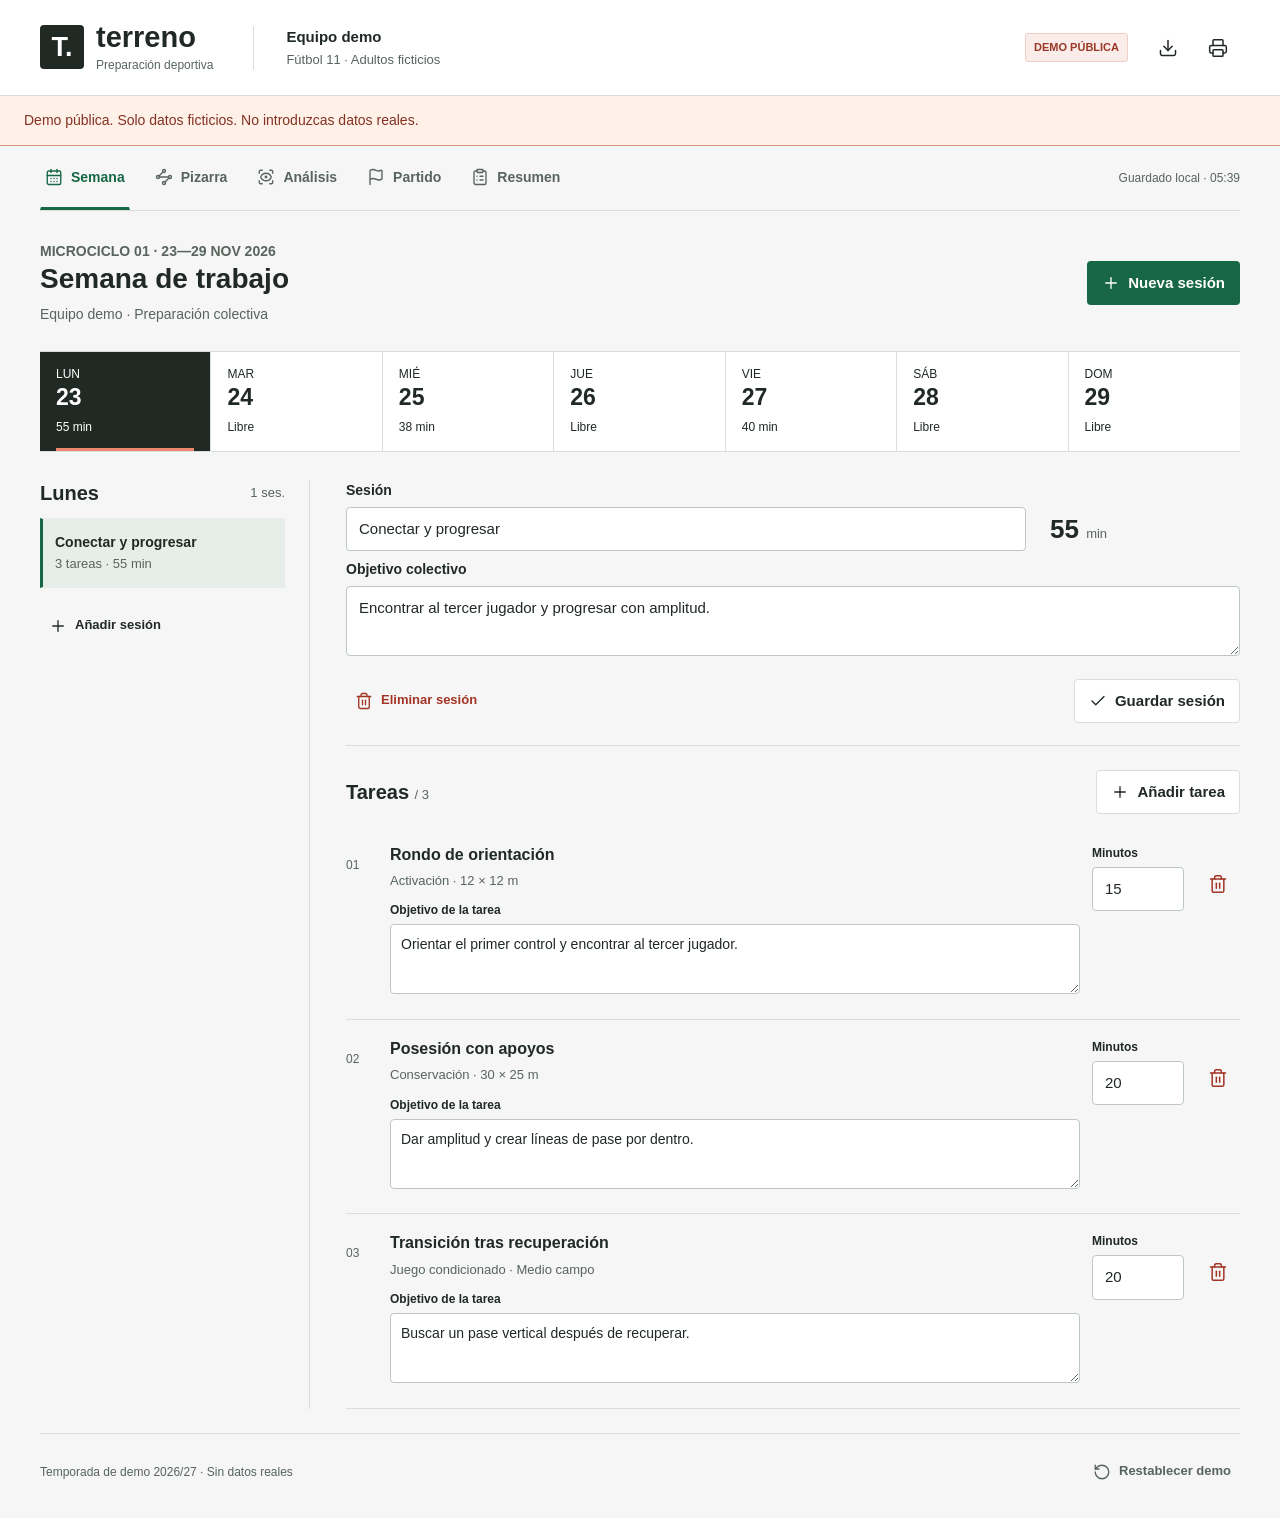
==== demos/futbol/index.html @ 951ab593 "Publicar demo sintetica de futbol en ruta independiente" ====
<!doctype html>
<html lang="es">
<head>
  <meta charset="utf-8">
  <meta name="viewport" content="width=device-width, initial-scale=1">
  <meta name="color-scheme" content="light">
  <meta name="robots" content="noindex,nofollow">
  <meta http-equiv="Content-Security-Policy" content="default-src 'self'; script-src 'self'; style-src 'self'; img-src 'self' data:; connect-src 'none'; object-src 'none'; base-uri 'none'; form-action 'none'">
  <meta name="description" content="Terreno, prototipo local de preparación deportiva con datos ficticios.">
  <title>Terreno · Equipo demo</title>
  <link rel="icon" href="data:,">
  <link rel="stylesheet" href="./styles.css">
  <script src="./vendor/lucide.min.js" defer></script>
  <script type="module" src="./app.mjs"></script>
</head>
<body>
  <a class="skip" href="#main">Ir al contenido</a>
  <header class="app-header">
    <div class="brand"><span class="brand-symbol" aria-hidden="true">T.</span><span>terreno<span class="brand-sub">Preparación deportiva</span></span></div>
    <div class="team-identity"><strong>Equipo demo</strong><span>Fútbol 11 · Adultos ficticios</span></div>
    <div class="header-end"><span class="demo-badge">DEMO PÚBLICA</span><button class="icon-button" data-action="export" title="Exportar JSON" aria-label="Exportar JSON"><i data-lucide="download"></i></button><button class="icon-button" data-action="print" title="Imprimir resumen" aria-label="Imprimir resumen"><i data-lucide="printer"></i></button></div>
  </header>
  <div class="storage-warning" role="note">Demo pública. Solo datos ficticios. No introduzcas datos reales.</div>
  <div id="storage-warning" class="storage-warning" role="alert" hidden></div>
  <div class="workspace">
    <div class="nav-row"><nav class="tabs" role="tablist" aria-label="Vistas de preparación">
      <button id="tab-week" role="tab" aria-selected="true" aria-controls="view-panel" data-tab="week"><i data-lucide="calendar-days"></i><span>Semana</span></button>
      <button id="tab-board" role="tab" aria-selected="false" aria-controls="view-panel" tabindex="-1" data-tab="board"><i data-lucide="waypoints"></i><span>Pizarra</span></button>
      <button id="tab-analysis" role="tab" aria-selected="false" aria-controls="view-panel" tabindex="-1" data-tab="analysis"><i data-lucide="scan-eye"></i><span>Análisis</span></button>
      <button id="tab-match" role="tab" aria-selected="false" aria-controls="view-panel" tabindex="-1" data-tab="match"><i data-lucide="flag"></i><span>Partido</span></button>
      <button id="tab-summary" role="tab" aria-selected="false" aria-controls="view-panel" tabindex="-1" data-tab="summary"><i data-lucide="clipboard-list"></i><span>Resumen</span></button>
    </nav><span id="save-status" class="save-status" role="status">Datos de demo</span></div>
    <main id="main" tabindex="-1"><div id="view-panel" role="tabpanel" aria-labelledby="tab-week"></div></main>
    <footer class="app-footer"><span>Temporada de demo 2026/27 · Sin datos reales</span><button class="text-button" data-action="reset"><i data-lucide="rotate-ccw"></i>Restablecer demo</button></footer>
  </div>
  <div id="notice" class="notice" role="status" aria-live="polite" hidden></div>
  <dialog id="session-dialog" aria-labelledby="session-dialog-title">
    <form id="new-session-form"><div class="dialog-heading"><h2 id="session-dialog-title">Nueva sesión</h2><button type="button" class="icon-button" data-action="close-dialog" aria-label="Cerrar" title="Cerrar"><i data-lucide="x"></i></button></div>
      <p id="new-session-day" class="muted"></p><label for="new-title">Nombre de la sesión</label><input id="new-title" name="title" maxlength="80" required autocomplete="off" placeholder="Trabajo de transiciones">
      <label for="new-objective">Objetivo</label><textarea id="new-objective" name="objective" maxlength="500" rows="3" placeholder="Objetivo colectivo de la sesión"></textarea>
      <div class="dialog-actions"><button type="button" class="secondary" data-action="close-dialog">Cancelar</button><button type="submit" class="primary"><i data-lucide="plus"></i>Crear sesión</button></div>
    </form>
  </dialog>
  <dialog id="library-dialog" aria-labelledby="library-title"><div class="dialog-heading"><h2 id="library-title">Biblioteca de tareas</h2><button class="icon-button" data-action="close-dialog" aria-label="Cerrar biblioteca" title="Cerrar"><i data-lucide="x"></i></button></div><div id="library-items"></div></dialog>
  <noscript><p class="storage-warning">JavaScript está desactivado. El prototipo no puede guardar ni editar datos.</p></noscript>
</body>
</html>
---- demos/futbol/styles.css ----
:root{font-family:"Segoe UI",Arial,sans-serif;color:#202923;background:#f5f6f5;font-size:15px;line-height:1.5;--ink:#202923;--muted:#58645d;--line:#d8dfda;--green:#176747;--coral:#c95945;--paper:#fff}
*{box-sizing:border-box;letter-spacing:0}body{margin:0}button,input,select,textarea{font:inherit}button{cursor:pointer}button,input,select{min-height:44px}button{display:inline-flex;align-items:center;justify-content:center;gap:8px;border:1px solid transparent;border-radius:4px;padding:9px 14px;background:transparent;color:inherit;font-weight:600;line-height:1.3}button:hover{background:#e8ede9}button:disabled{cursor:not-allowed;opacity:.5}button:focus-visible,a:focus-visible,input:focus-visible,select:focus-visible,textarea:focus-visible,[tabindex]:focus-visible{outline:3px solid #c95945;outline-offset:3px}svg.lucide{width:18px;height:18px;flex:none;stroke-width:1.8}input,textarea,select{width:100%;min-width:0;border:1px solid #bdc9c0;border-radius:4px;background:white;color:var(--ink);padding:10px 12px}textarea{resize:vertical;min-height:90px}label{display:block;font-weight:600;font-size:14px;margin:16px 0 6px}h1,h2,h3,p{margin-top:0}h1{font-size:28px;line-height:1.2;font-weight:650;margin-bottom:8px}h2{font-size:20px;line-height:1.3;font-weight:650}h3{font-size:16px;line-height:1.4}p{margin-bottom:12px}small{font-size:13px}.muted,.eyebrow{color:var(--muted)}.eyebrow{font-size:12px;text-transform:uppercase;font-weight:650;margin-bottom:8px}.primary{background:var(--green);color:#fff}.primary:hover{background:#105235}.secondary{background:#fff;border-color:var(--line)}.danger{color:#a33425}.text-button{font-size:13px;padding:8px}.icon-button{width:44px;padding:10px;flex-shrink:0}.icon-button svg{width:20px;height:20px}.skip{position:fixed;left:12px;top:-80px;z-index:20;background:white;color:var(--ink);padding:12px}.skip:focus{top:12px}.app-header{height:96px;padding:0 40px;display:flex;align-items:center;gap:40px;background:#fff;border-bottom:1px solid var(--line)}.brand{display:flex;align-items:center;gap:12px;font-size:29px;font-weight:750;line-height:1.1}.brand-symbol{width:44px;height:44px;display:flex;align-items:center;justify-content:center;background:var(--ink);color:#fff;border-radius:4px;font-size:27px}.brand-sub{display:block;font-size:12px;font-weight:500;color:var(--muted);margin-top:5px}.team-identity{display:flex;flex-direction:column;gap:2px;border-left:1px solid var(--line);padding-left:32px;font-size:13px}.team-identity strong{font-size:15px}.team-identity span{color:var(--muted)}.header-end{margin-left:auto;display:flex;align-items:center;gap:6px}.demo-badge{font-size:11px;font-weight:700;line-height:1.5;color:#9b3726;background:#faece8;border:1px solid #efcfc5;padding:5px 8px;margin-right:12px;border-radius:3px;white-space:nowrap}.workspace{max-width:1440px;margin:auto;padding:0 40px}.nav-row{display:flex;justify-content:space-between;align-items:center;border-bottom:1px solid var(--line);gap:16px}.tabs{display:flex;gap:20px;min-width:0}.tabs button{min-height:64px;padding:10px 4px;border-radius:0;border-bottom:3px solid transparent;font-size:14px;color:var(--muted)}.tabs button[aria-selected=true]{border-bottom-color:var(--green);color:var(--green)}.tabs button:hover{background:transparent;color:var(--ink)}.save-status{font-size:12px;color:var(--muted);text-align:right}.storage-warning{background:#fff0e8;color:#843222;padding:14px 24px;border-bottom:1px solid #d9957f;font-size:14px}.storage-warning[hidden],.notice[hidden]{display:none}main{min-height:600px;padding:30px 0 24px;outline:none}.view-heading{display:flex;align-items:center;justify-content:space-between;gap:16px;margin-bottom:26px}.view-heading p{margin:0;font-size:14px;color:var(--muted)}.heading-actions{display:flex;gap:8px;align-items:center}.week-strip{display:grid;grid-template-columns:repeat(7,minmax(0,1fr));border-top:1px solid var(--line);border-bottom:1px solid var(--line);margin-bottom:28px;background:#fff}.day{min-width:0;display:flex;align-items:flex-start;flex-direction:column;gap:0;padding:14px 16px;min-height:99px;border:0;border-right:1px solid var(--line);border-radius:0;position:relative;font-weight:400}.day:last-child{border-right:0}.day[aria-pressed=true]{background:var(--ink);color:#fff}.day[aria-pressed=true]:after{content:"";position:absolute;bottom:0;left:16px;right:16px;height:3px;background:#ef876d}.day-name{font-size:12px}.day-number{font-size:23px;line-height:1.3;font-variant-numeric:tabular-nums;font-weight:650}.day-load{font-size:12px;margin-top:7px;white-space:nowrap}.day-load:empty{height:18px}.week-layout{display:grid;grid-template-columns:270px minmax(0,1fr);gap:36px}.session-sidebar{border-right:1px solid var(--line);padding-right:24px}.section-heading{display:flex;align-items:center;justify-content:space-between;gap:10px;margin-bottom:12px}.section-heading h2,.section-heading h3{margin:0}.count{color:var(--muted);font-size:13px;font-weight:400}.session-choice{width:100%;justify-content:flex-start;text-align:left;flex-direction:column;align-items:flex-start;padding:14px 12px;gap:5px;margin-bottom:8px;border-left:3px solid transparent;font-size:14px;border-radius:0}.session-choice[aria-pressed=true]{border-left-color:var(--green);background:#e7eee9}.session-choice small{color:var(--muted);font-weight:400}.session-choice strong{overflow-wrap:anywhere}.sidebar-empty{font-size:14px;color:var(--muted);margin:24px 0}.sidebar-add{width:100%;justify-content:flex-start;margin-top:8px}.session-workspace{min-width:0}.session-form{display:grid;grid-template-columns:minmax(0,1fr) 190px;gap:8px 24px;align-items:end;border-bottom:1px solid var(--line);padding-bottom:22px;margin-bottom:24px}.session-form label:first-child{margin-top:0}.session-form .objective-field{grid-column:1/-1}.session-form textarea{min-height:70px}.session-form .form-actions{grid-column:1/-1;display:flex;justify-content:space-between;align-items:center;gap:12px;margin-top:8px}.minutes-total{font-size:26px;font-variant-numeric:tabular-nums;font-weight:650;line-height:1.1;margin-bottom:8px}.minutes-total span{font-size:13px;font-weight:400;color:var(--muted)}.task-list{list-style:none;margin:0;padding:0}.task-item{display:grid;grid-template-columns:32px minmax(0,1fr) 92px 44px;column-gap:12px;padding:18px 0;border-bottom:1px solid var(--line);align-items:start}.task-number{font-size:12px;color:var(--muted);font-variant-numeric:tabular-nums;padding-top:12px}.task-main h3{margin:0 0 3px}.task-main small{color:var(--muted)}.task-main label{margin:10px 0 5px;font-size:12px}.task-main input{font-size:14px;padding:9px 10px}.duration-field label{font-size:12px;margin:0 0 5px}.duration-field input{font-variant-numeric:tabular-nums}.task-item>.icon-button{margin-top:18px}.empty-state{padding:60px 24px;text-align:center;border-top:1px solid var(--line);border-bottom:1px solid var(--line)}.empty-state p{color:var(--muted)}.empty-state svg{width:32px;height:32px;color:var(--green);margin-bottom:16px}.app-footer{border-top:1px solid var(--line);display:flex;justify-content:space-between;align-items:center;gap:16px;color:var(--muted);font-size:12px;padding:16px 0 24px}.notice{position:fixed;bottom:24px;left:50%;transform:translateX(-50%);background:var(--ink);color:white;padding:12px 20px;border-radius:4px;box-shadow:0 4px 18px #0002;max-width:calc(100% - 32px);z-index:30;font-size:14px}.notice.error{background:#933e30}dialog{width:min(600px,calc(100% - 32px));max-height:calc(100dvh - 40px);padding:26px;border:1px solid var(--line);border-radius:6px;box-shadow:0 16px 80px #0003;color:var(--ink)}dialog::backdrop{background:#20292377}.dialog-heading{display:flex;justify-content:space-between;align-items:center;gap:12px}.dialog-heading h2{margin:0}.dialog-actions{display:flex;gap:10px;justify-content:flex-end;margin-top:24px}.library-task{padding:18px 0;border-bottom:1px solid var(--line);display:flex;gap:16px;justify-content:space-between;align-items:center}.library-task h3{margin:0 0 5px}.library-task p{font-size:13px;color:var(--muted);margin:0}.library-task button{flex:none}.board-layout{display:grid;grid-template-columns:minmax(0,1fr) 250px;gap:28px;align-items:start}.pitch{width:100%;height:auto;aspect-ratio:900/580;display:block;touch-action:none;background:#287b53;user-select:none}.pitch .pitch-lines{stroke:#e3f0e6;stroke-width:2;fill:none;opacity:.85}.piece{cursor:grab;outline:none}.piece:active{cursor:grabbing}.piece:focus-visible .selection-ring,.piece.is-selected .selection-ring{stroke:#ffb09b;stroke-width:4;opacity:1}.selection-ring{fill:none;stroke:transparent;opacity:0}.piece text{font-family:"Segoe UI",Arial,sans-serif;font-weight:700;pointer-events:none}.board-inspector{border-left:1px solid var(--line);padding-left:24px}.board-inspector h2{margin-bottom:20px}.board-inspector label{font-size:13px}.board-inspector .secondary{width:100%;justify-content:flex-start;margin-top:8px}.inspector-row{display:grid;grid-template-columns:1fr 1fr;gap:12px}.direction-controls{display:grid;grid-template-columns:repeat(3,44px);justify-content:center;gap:5px;margin:18px 0}.direction-controls button{width:44px;padding:10px;border:1px solid var(--line);background:#fff}.direction-controls .up{grid-column:2}.direction-controls .left{grid-column:1;grid-row:2}.direction-controls .down{grid-column:2;grid-row:2}.direction-controls .right{grid-column:3;grid-row:2}.board-bottom{display:flex;gap:10px;justify-content:space-between;align-items:center;margin-top:12px;font-size:13px;color:var(--muted)}.board-bottom p{margin:0}.analysis-grid{display:grid;grid-template-columns:1fr 1fr;gap:40px}.analysis-column+.analysis-column{border-left:1px solid var(--line);padding-left:40px}.analysis-column h2{padding-bottom:14px;border-bottom:2px solid var(--green);margin-bottom:16px}.analysis-column textarea{min-height:105px}.form-footer{border-top:1px solid var(--line);margin-top:28px;padding-top:18px;display:flex;justify-content:flex-end;gap:12px;align-items:center}.form-error{color:#a33425;font-size:14px;margin:0 auto 0 0}.match-layout{display:grid;grid-template-columns:minmax(0,1fr) minmax(0,.85fr);gap:40px}.match-lineup{border-right:1px solid var(--line);padding-right:32px}.formation-row{display:flex;align-items:center;gap:16px;margin-bottom:20px}.formation-row label{margin:0}.formation-row select{max-width:180px}.lineup-list{display:grid;grid-template-columns:1fr 1fr;gap:10px 18px}.lineup-slot{display:flex;align-items:center;gap:8px;min-width:0}.lineup-slot label{width:35px;flex:none;font-size:12px;margin:0;color:var(--muted)}.lineup-slot select{font-size:14px;padding:8px}.match-consignes textarea{min-height:115px}.mini-pitch{aspect-ratio:900/580;width:100%;display:block;background:#287b53;margin-bottom:24px}.summary-top{border-bottom:2px solid var(--ink);padding-bottom:20px;margin-bottom:24px;display:flex;justify-content:space-between;gap:24px}.summary-top h2{margin:0}.summary-section{padding:24px 0;border-bottom:1px solid var(--line)}.summary-section h2{margin-bottom:16px}.summary-session{padding:12px 0;break-inside:avoid}.summary-session h3{margin-bottom:6px}.summary-session p,.summary-section p{font-size:14px}.summary-session ul{font-size:14px;padding-left:18px}.summary-columns{display:grid;grid-template-columns:1fr 1fr;gap:32px}.summary-columns p{white-space:pre-wrap;overflow-wrap:anywhere}.summary-label{font-size:12px;color:var(--muted);text-transform:uppercase;margin:14px 0 5px}.summary-lineup{font-size:14px;line-height:1.8}.print-only{display:none}
#view-panel{overflow-wrap:anywhere}.view-heading>div{min-width:0}.task-main .task-objective{font-size:14px;padding:9px 10px;min-height:70px}
@media(min-width:761px){body[data-view=board] .app-header{height:76px}body[data-view=board] .tabs button{min-height:52px}body[data-view=board] main{padding-top:18px}body[data-view=board] .view-heading{margin-bottom:16px}body[data-view=board] .pitch{height:calc(100dvh - 300px);max-height:600px;width:auto;max-width:100%;margin:0 auto}body[data-view=board] .board-inspector h2{margin-bottom:10px}body[data-view=board] .board-inspector label{margin-top:10px}body[data-view=board] .direction-controls{margin:10px 0}.pitch .hit-area{r:34px}}
@media(min-width:1500px){.workspace{padding:0 48px}}
@media(max-width:1100px){.app-header{padding:0 24px;gap:24px}.workspace{padding:0 24px}.team-identity{padding-left:20px}.tabs{gap:16px}.week-layout{grid-template-columns:220px minmax(0,1fr);gap:24px}.session-sidebar{padding-right:16px}.session-form{grid-template-columns:1fr 110px}.board-layout{grid-template-columns:minmax(0,1fr) 210px;gap:20px}.board-inspector{padding-left:16px}.day{padding:12px}.match-layout{gap:24px}.match-lineup{padding-right:24px}}
@media(max-width:760px){.app-header{height:auto;min-height:82px;padding:16px;gap:12px;flex-wrap:wrap}.brand{font-size:26px}.brand-sub{display:none}.brand-symbol{width:38px;height:38px;font-size:24px}.team-identity{order:3;flex-direction:row;flex-basis:100%;border:0;padding:0;gap:10px;align-items:center;font-size:11px}.team-identity strong{font-size:13px}.header-end{gap:0}.demo-badge{font-size:10px;margin-right:4px;padding:4px}.header-end .icon-button{width:44px}.workspace{padding:0 16px}.nav-row{display:block}.tabs{width:100%;gap:0;justify-content:space-between}.tabs button{min-height:56px;flex:1;flex-direction:column;gap:3px;font-size:11px;padding:7px 2px}.tabs svg.lucide{width:19px;height:19px}.save-status{display:block;text-align:left;min-height:29px;padding:6px 0;font-size:11px}main{padding-top:24px;min-height:500px}.view-heading{align-items:flex-start;gap:12px;margin-bottom:20px}.view-heading h1{font-size:24px}.view-heading p{font-size:13px}.view-heading .primary,.view-heading .secondary{padding:10px;font-size:13px}.heading-actions{flex-wrap:wrap;justify-content:flex-end;max-width:150px}.week-strip{margin-bottom:22px}.day{min-height:88px;padding:10px 3px;align-items:center}.day-number{font-size:21px}.day-name{font-size:10px}.day-load{font-size:9px;margin-top:5px}.day[aria-pressed=true]:after{left:4px;right:4px}.week-layout{grid-template-columns:1fr;gap:24px}.session-sidebar{border-right:0;border-bottom:1px solid var(--line);padding:0 0 16px}.session-choices{display:flex;flex-wrap:wrap;gap:6px}.session-choice{width:auto;max-width:100%;margin:0;padding:9px 12px;min-height:64px}.sidebar-add{width:auto;margin-top:10px}.session-form{grid-template-columns:minmax(0,1fr) 78px;gap:8px 12px}.minutes-total{font-size:23px}.task-item{grid-template-columns:20px minmax(0,1fr) 70px 44px;gap:6px;padding:16px 0}.task-main h3{font-size:14px}.task-main input{font-size:13px}.task-main small{font-size:11px}.duration-field input{padding:8px}.task-number{font-size:11px}.task-item>.icon-button{margin-top:18px}.section-heading h2{font-size:18px}.section-heading button{font-size:13px;padding:10px}.board-layout{grid-template-columns:1fr;gap:24px}.board-inspector{border-left:0;border-top:1px solid var(--line);padding:20px 0 0}.board-inspector h2{margin-bottom:12px}.board-inspector .secondary{width:auto}.inspector-row{grid-template-columns:1fr 1fr}.direction-controls{justify-content:start}.board-bottom{align-items:flex-start;gap:8px}.board-bottom .text-button{max-width:160px;font-size:12px;text-align:right}.analysis-grid{grid-template-columns:1fr;gap:30px}.analysis-column+.analysis-column{border-left:0;padding-left:0}.match-layout{grid-template-columns:1fr;gap:28px}.match-lineup{border-right:0;padding-right:0}.lineup-list{grid-template-columns:1fr 1fr;gap:10px}.lineup-slot{gap:4px}.lineup-slot label{width:26px;font-size:10px}.lineup-slot select{font-size:12px;padding:7px 4px}.form-footer{flex-wrap:wrap}.form-error{width:100%}.summary-columns{grid-template-columns:1fr;gap:24px}.summary-top{gap:12px;flex-direction:column}.app-footer{flex-direction:column;align-items:flex-start;gap:2px;padding-top:12px}.app-footer .text-button{padding-left:0}.storage-warning{padding:12px 16px}.empty-state{padding:40px 12px}dialog{padding:20px}.library-task{gap:12px}.library-task p{font-size:12px}.library-task button{padding:10px}.notice{bottom:12px;font-size:13px}}
@media(max-width:760px){.pitch .hit-area{r:56px}}
@media(prefers-reduced-motion:no-preference){button,input,textarea,select{transition:background-color .12s,border-color .12s}}
@media print{@page{size:A4;margin:14mm}body{background:white;font-size:11px}.app-header,.nav-row,.app-footer,.storage-warning,.notice,dialog,.view-heading,.no-print{display:none!important}.workspace{padding:0;max-width:none}main{padding:0;min-height:0}.print-only{display:block}.summary-top{margin-bottom:12px}.summary-section{padding:14px 0}.summary-section h2{font-size:16px}.summary-session h3{font-size:13px}.summary-columns{grid-template-columns:1fr 1fr}.summary-section p,.summary-session p,.summary-session ul,.summary-lineup{font-size:11px}.summary-session{break-inside:avoid}.summary-section h2{break-after:avoid}}
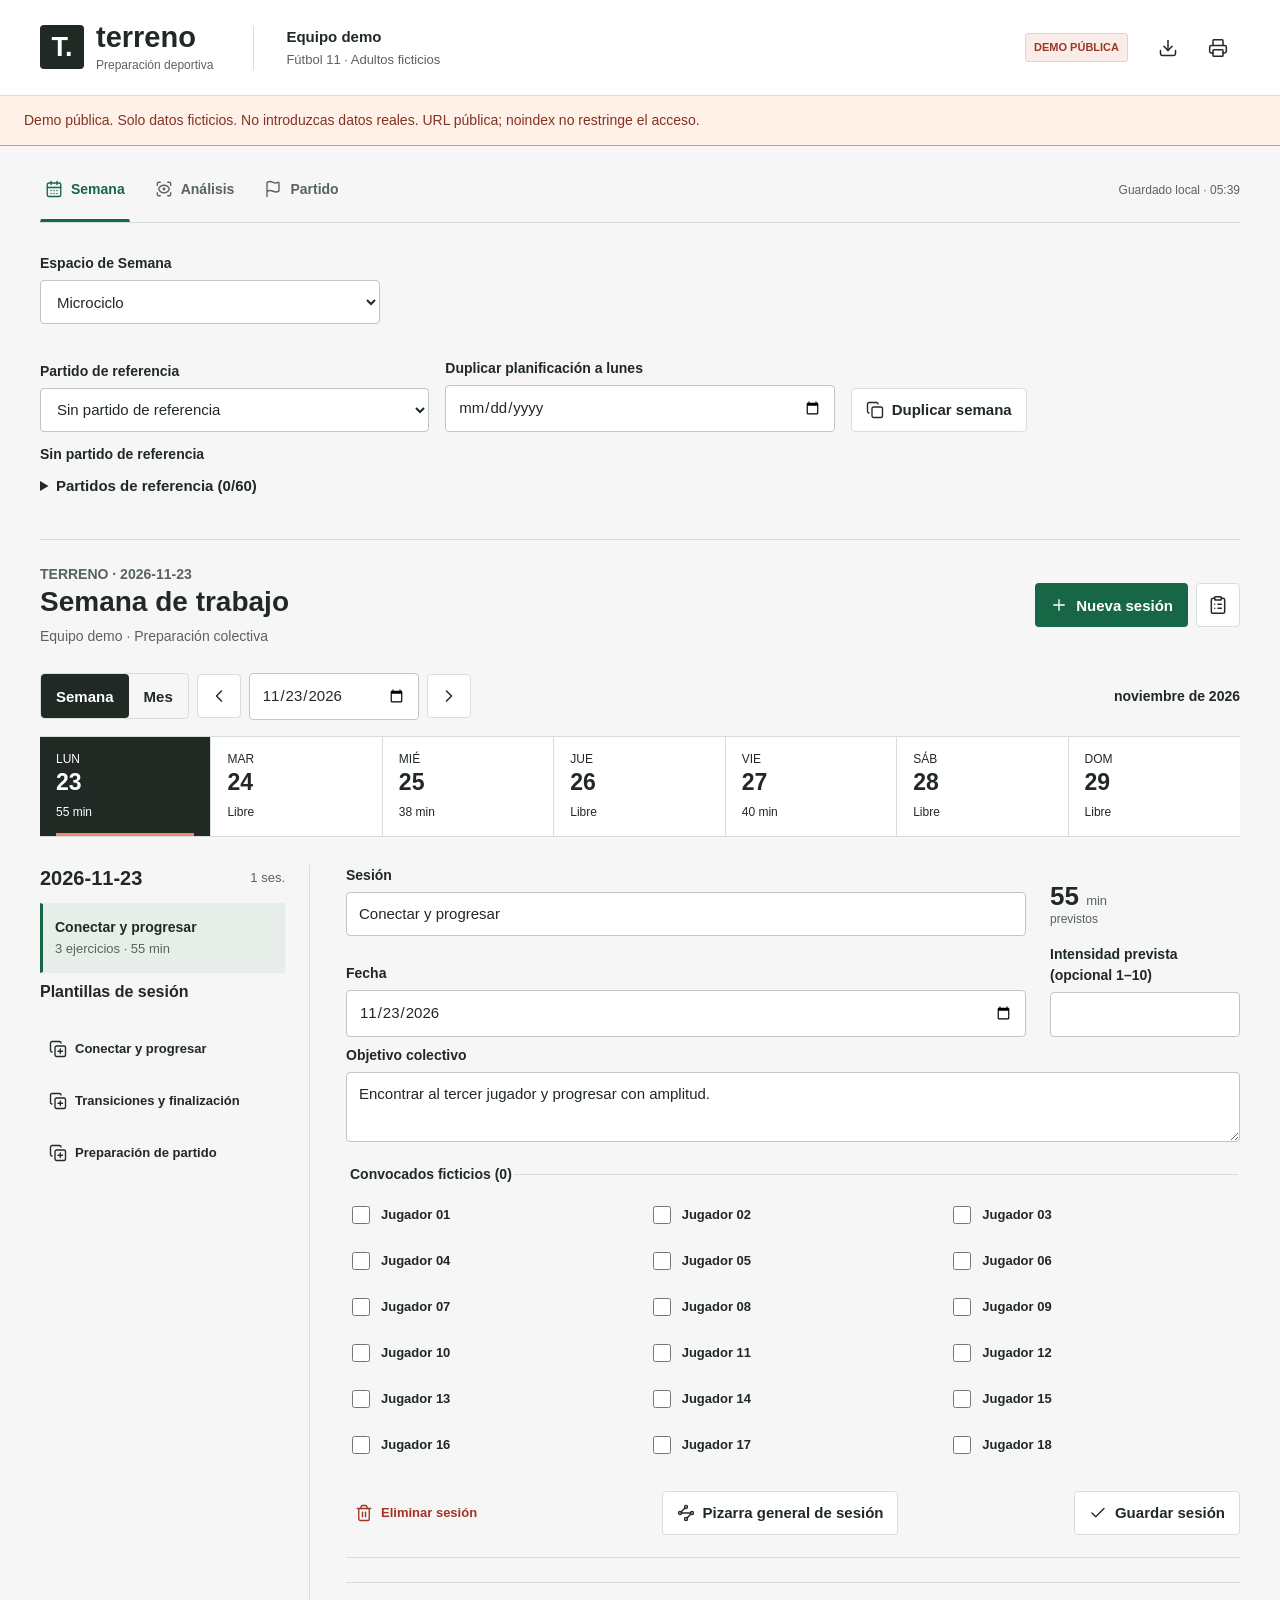
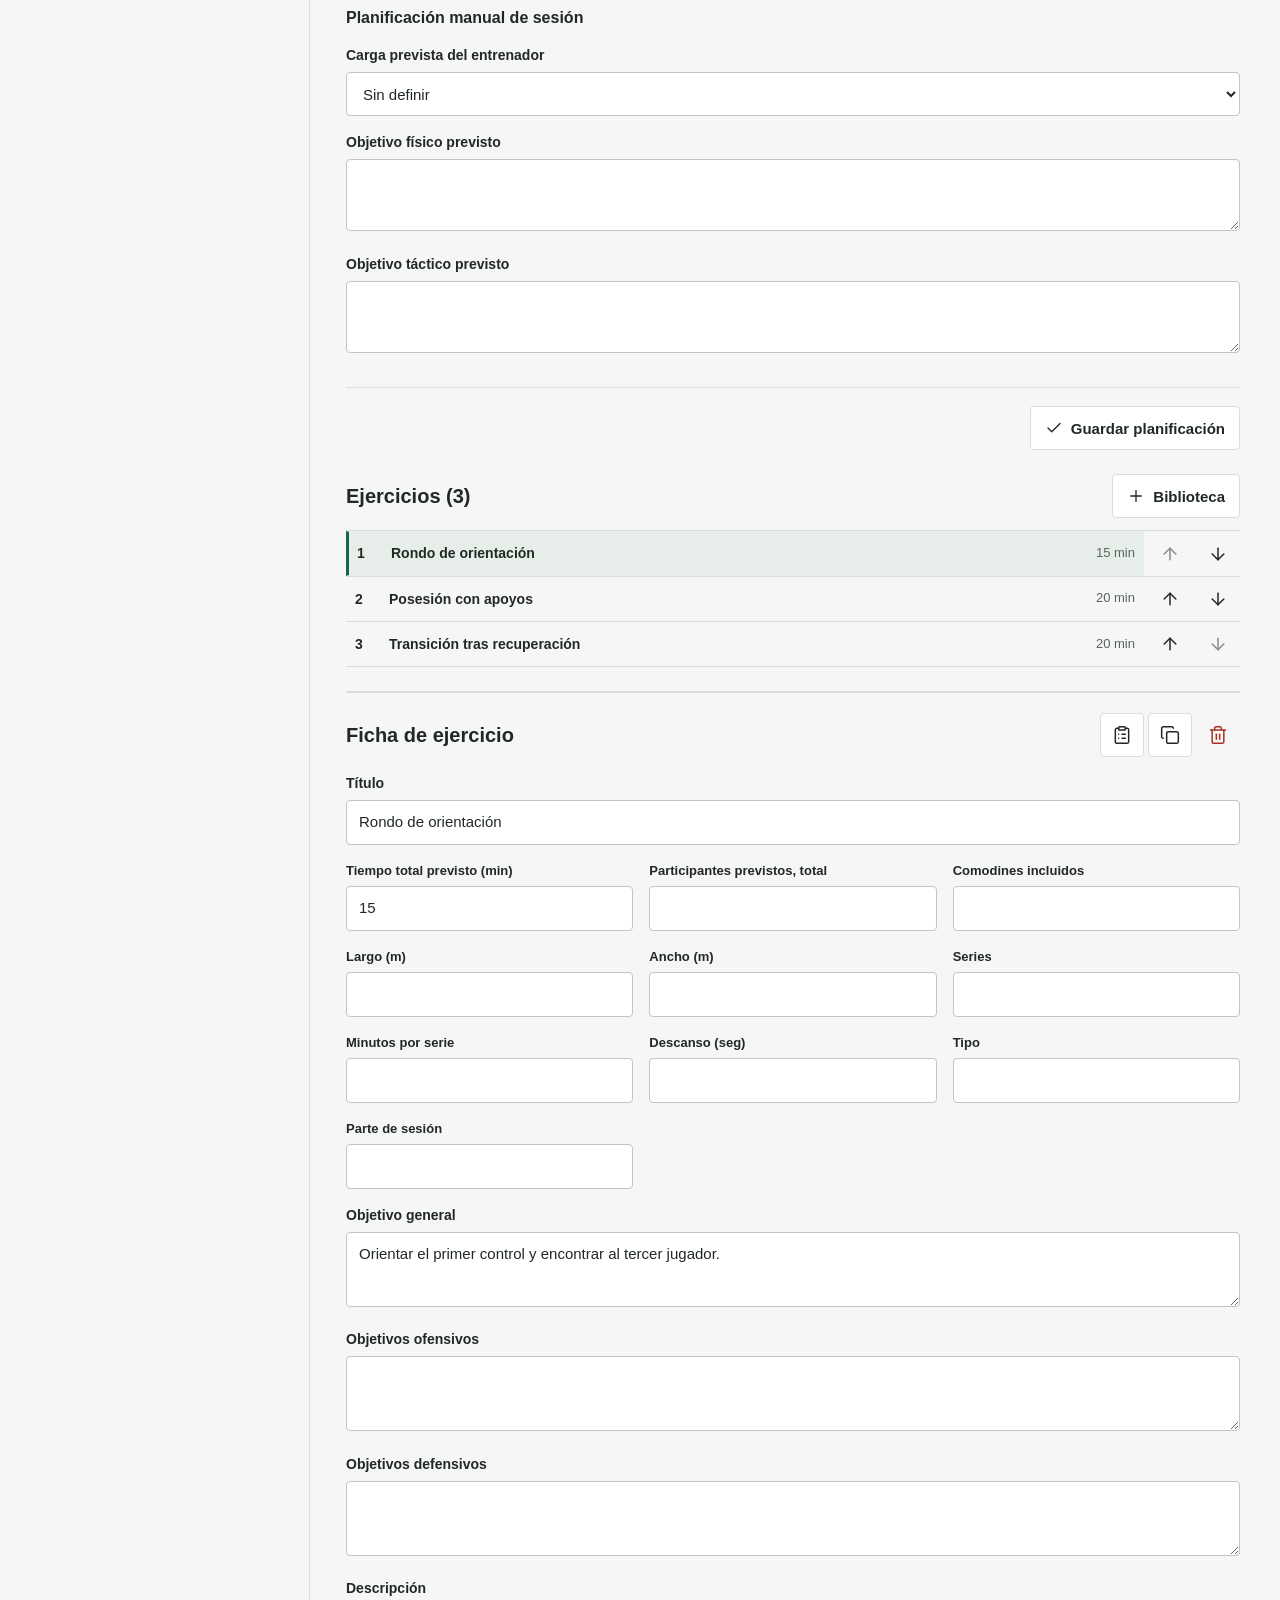
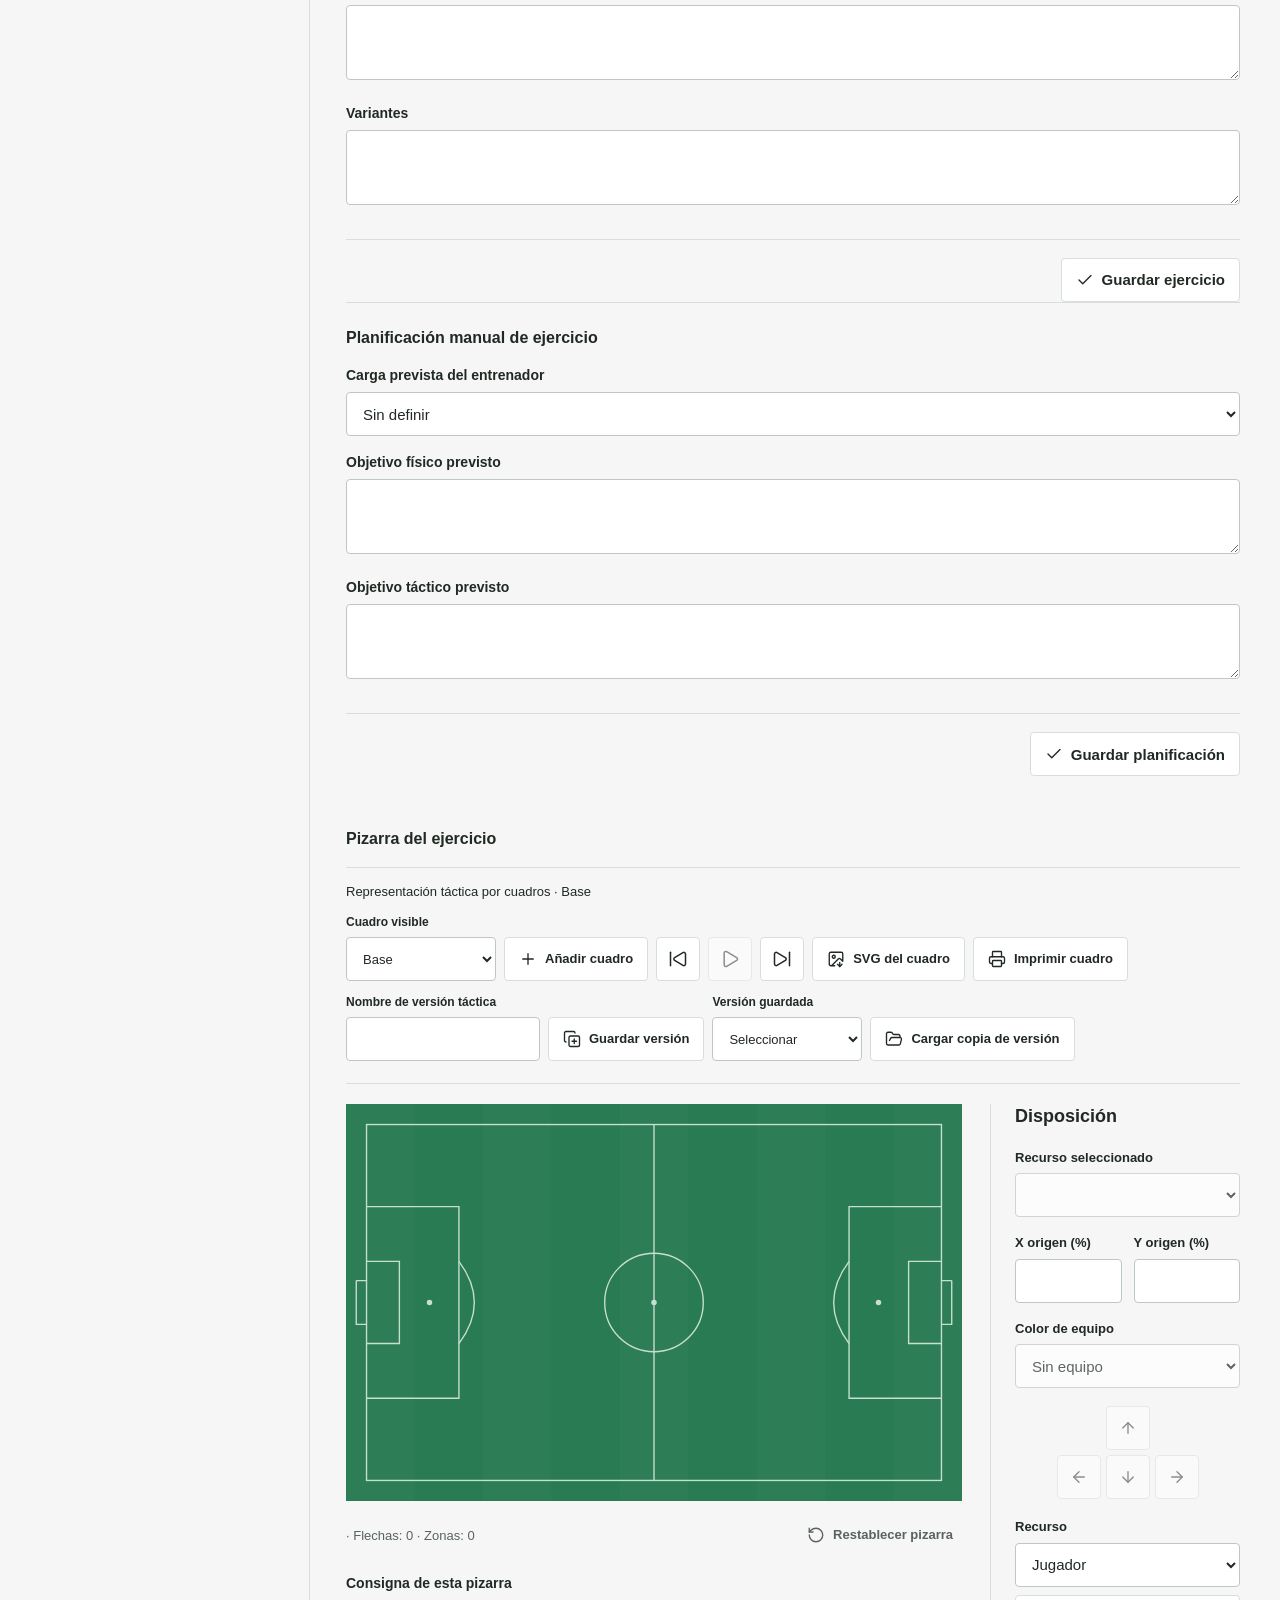
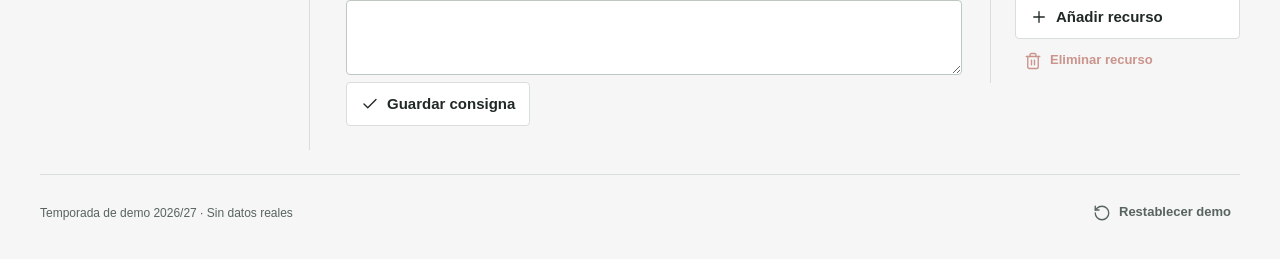
==== commit 3ac2b7a5: "Update Terreno demo to verified v0.4 UX" ====
--- a/demos/futbol/index.html
+++ b/demos/futbol/index.html
@@ -3,8 +3,8 @@
 <head>
   <meta charset="utf-8">
   <meta name="viewport" content="width=device-width, initial-scale=1">
+  <meta name="robots" content="noindex,nofollow">
   <meta name="color-scheme" content="light">
-  <meta name="robots" content="noindex,nofollow">
   <meta http-equiv="Content-Security-Policy" content="default-src 'self'; script-src 'self'; style-src 'self'; img-src 'self' data:; connect-src 'none'; object-src 'none'; base-uri 'none'; form-action 'none'">
   <meta name="description" content="Terreno, prototipo local de preparación deportiva con datos ficticios.">
   <title>Terreno · Equipo demo</title>
@@ -20,15 +20,13 @@
     <div class="team-identity"><strong>Equipo demo</strong><span>Fútbol 11 · Adultos ficticios</span></div>
     <div class="header-end"><span class="demo-badge">DEMO PÚBLICA</span><button class="icon-button" data-action="export" title="Exportar JSON" aria-label="Exportar JSON"><i data-lucide="download"></i></button><button class="icon-button" data-action="print" title="Imprimir resumen" aria-label="Imprimir resumen"><i data-lucide="printer"></i></button></div>
   </header>
-  <div class="storage-warning" role="note">Demo pública. Solo datos ficticios. No introduzcas datos reales.</div>
+  <p class="storage-warning" role="note">Demo pública. Solo datos ficticios. No introduzcas datos reales. URL pública; noindex no restringe el acceso.</p>
   <div id="storage-warning" class="storage-warning" role="alert" hidden></div>
   <div class="workspace">
     <div class="nav-row"><nav class="tabs" role="tablist" aria-label="Vistas de preparación">
       <button id="tab-week" role="tab" aria-selected="true" aria-controls="view-panel" data-tab="week"><i data-lucide="calendar-days"></i><span>Semana</span></button>
-      <button id="tab-board" role="tab" aria-selected="false" aria-controls="view-panel" tabindex="-1" data-tab="board"><i data-lucide="waypoints"></i><span>Pizarra</span></button>
       <button id="tab-analysis" role="tab" aria-selected="false" aria-controls="view-panel" tabindex="-1" data-tab="analysis"><i data-lucide="scan-eye"></i><span>Análisis</span></button>
       <button id="tab-match" role="tab" aria-selected="false" aria-controls="view-panel" tabindex="-1" data-tab="match"><i data-lucide="flag"></i><span>Partido</span></button>
-      <button id="tab-summary" role="tab" aria-selected="false" aria-controls="view-panel" tabindex="-1" data-tab="summary"><i data-lucide="clipboard-list"></i><span>Resumen</span></button>
     </nav><span id="save-status" class="save-status" role="status">Datos de demo</span></div>
     <main id="main" tabindex="-1"><div id="view-panel" role="tabpanel" aria-labelledby="tab-week"></div></main>
     <footer class="app-footer"><span>Temporada de demo 2026/27 · Sin datos reales</span><button class="text-button" data-action="reset"><i data-lucide="rotate-ccw"></i>Restablecer demo</button></footer>
--- a/demos/futbol/styles.css
+++ b/demos/futbol/styles.css
@@ -7,4 +7,24 @@
 @media(max-width:760px){.app-header{height:auto;min-height:82px;padding:16px;gap:12px;flex-wrap:wrap}.brand{font-size:26px}.brand-sub{display:none}.brand-symbol{width:38px;height:38px;font-size:24px}.team-identity{order:3;flex-direction:row;flex-basis:100%;border:0;padding:0;gap:10px;align-items:center;font-size:11px}.team-identity strong{font-size:13px}.header-end{gap:0}.demo-badge{font-size:10px;margin-right:4px;padding:4px}.header-end .icon-button{width:44px}.workspace{padding:0 16px}.nav-row{display:block}.tabs{width:100%;gap:0;justify-content:space-between}.tabs button{min-height:56px;flex:1;flex-direction:column;gap:3px;font-size:11px;padding:7px 2px}.tabs svg.lucide{width:19px;height:19px}.save-status{display:block;text-align:left;min-height:29px;padding:6px 0;font-size:11px}main{padding-top:24px;min-height:500px}.view-heading{align-items:flex-start;gap:12px;margin-bottom:20px}.view-heading h1{font-size:24px}.view-heading p{font-size:13px}.view-heading .primary,.view-heading .secondary{padding:10px;font-size:13px}.heading-actions{flex-wrap:wrap;justify-content:flex-end;max-width:150px}.week-strip{margin-bottom:22px}.day{min-height:88px;padding:10px 3px;align-items:center}.day-number{font-size:21px}.day-name{font-size:10px}.day-load{font-size:9px;margin-top:5px}.day[aria-pressed=true]:after{left:4px;right:4px}.week-layout{grid-template-columns:1fr;gap:24px}.session-sidebar{border-right:0;border-bottom:1px solid var(--line);padding:0 0 16px}.session-choices{display:flex;flex-wrap:wrap;gap:6px}.session-choice{width:auto;max-width:100%;margin:0;padding:9px 12px;min-height:64px}.sidebar-add{width:auto;margin-top:10px}.session-form{grid-template-columns:minmax(0,1fr) 78px;gap:8px 12px}.minutes-total{font-size:23px}.task-item{grid-template-columns:20px minmax(0,1fr) 70px 44px;gap:6px;padding:16px 0}.task-main h3{font-size:14px}.task-main input{font-size:13px}.task-main small{font-size:11px}.duration-field input{padding:8px}.task-number{font-size:11px}.task-item>.icon-button{margin-top:18px}.section-heading h2{font-size:18px}.section-heading button{font-size:13px;padding:10px}.board-layout{grid-template-columns:1fr;gap:24px}.board-inspector{border-left:0;border-top:1px solid var(--line);padding:20px 0 0}.board-inspector h2{margin-bottom:12px}.board-inspector .secondary{width:auto}.inspector-row{grid-template-columns:1fr 1fr}.direction-controls{justify-content:start}.board-bottom{align-items:flex-start;gap:8px}.board-bottom .text-button{max-width:160px;font-size:12px;text-align:right}.analysis-grid{grid-template-columns:1fr;gap:30px}.analysis-column+.analysis-column{border-left:0;padding-left:0}.match-layout{grid-template-columns:1fr;gap:28px}.match-lineup{border-right:0;padding-right:0}.lineup-list{grid-template-columns:1fr 1fr;gap:10px}.lineup-slot{gap:4px}.lineup-slot label{width:26px;font-size:10px}.lineup-slot select{font-size:12px;padding:7px 4px}.form-footer{flex-wrap:wrap}.form-error{width:100%}.summary-columns{grid-template-columns:1fr;gap:24px}.summary-top{gap:12px;flex-direction:column}.app-footer{flex-direction:column;align-items:flex-start;gap:2px;padding-top:12px}.app-footer .text-button{padding-left:0}.storage-warning{padding:12px 16px}.empty-state{padding:40px 12px}dialog{padding:20px}.library-task{gap:12px}.library-task p{font-size:12px}.library-task button{padding:10px}.notice{bottom:12px;font-size:13px}}
 @media(max-width:760px){.pitch .hit-area{r:56px}}
 @media(prefers-reduced-motion:no-preference){button,input,textarea,select{transition:background-color .12s,border-color .12s}}
+.sr-only{position:absolute;width:1px;height:1px;padding:0;overflow:hidden;clip:rect(0,0,0,0);white-space:nowrap}
+.v4-nav{max-width:340px;margin-bottom:18px}.v4-nav label{margin-top:0}.v4-context{border-bottom:1px solid var(--line);padding:0 0 20px;margin:0 0 24px}.v4-context details{margin-top:10px}.v4-context summary{min-height:44px;cursor:pointer;font-weight:600}.v4-columns{display:grid;grid-template-columns:repeat(3,minmax(0,1fr));gap:0 16px;align-items:end}.v4-columns>*{min-width:0}.aligned-command{display:flex;flex-wrap:wrap;gap:8px;padding-top:16px}.v4-section{padding:24px 0;border-top:1px solid var(--line);min-width:0}.v4-section>h1{font-size:26px}.v4-section form{margin-bottom:24px}.v4-section h2{margin-top:24px}.v4-section textarea{min-height:72px}.v4-md{font-weight:600;font-size:14px;margin:12px 0 0}.v4-table-wrap{max-width:100%;overflow:auto;margin:16px 0 24px}.v4-table-wrap table{border-collapse:collapse;width:100%;font-size:13px;text-align:left;min-width:550px}.v4-table-wrap td,.v4-table-wrap th{border-bottom:1px solid var(--line);vertical-align:top;padding:10px 12px;white-space:normal;overflow-wrap:anywhere}.v4-table-wrap th{background:#e8ede9;font-weight:600}.row-actions{display:flex;gap:4px}.v4-list-row{padding:16px 0;border-bottom:1px solid var(--line)}.v4-list-row p{white-space:pre-wrap;overflow-wrap:anywhere}.plan-chart{width:100%;height:auto;display:block;margin:20px 0;overflow:visible}.v4-columns .called{grid-template-columns:1fr;align-self:start}.frame-tools{border-top:1px solid var(--line);border-bottom:1px solid var(--line);padding:14px 0;margin-bottom:20px;font-size:13px}.frame-tools>p{margin-bottom:8px}.frame-commands{display:flex;gap:8px;align-items:end;flex-wrap:wrap;margin:8px 0}.frame-commands>div{min-width:150px;max-width:100%}.frame-commands label{margin-top:4px;font-size:12px}.frame-commands .secondary{font-size:13px}.frame-commands input,.frame-commands select{max-width:260px}.summary-v4 form,.summary-v4 .row-actions,.summary-v4 button{display:none}.summary-v4 .v4-section{border-top:0}.summary-v4 h1{font-size:22px}.summary-v4 .v4-table-wrap{overflow:visible}.summary-v4 table{min-width:0}
+@media(max-width:760px){.v4-columns{grid-template-columns:1fr;gap:4px}.v4-nav{max-width:none}.v4-context .aligned-command button{width:100%}.frame-commands{gap:6px}.frame-commands>div{flex:1 1 150px}.frame-commands .secondary:not(.icon-button){flex:1 1 140px}.frame-commands input,.frame-commands select{max-width:none}.v4-section>h1{font-size:24px}.plan-chart text{font-size:14px}.v4-section .called{grid-template-columns:1fr 1fr}}
+@media print{.frame-tools,.v4-nav,.row-actions{display:none!important}.summary-v4 .v4-table-wrap{overflow:visible}.v4-table-wrap table{min-width:0}.plan-chart{break-inside:avoid}.summary-v4 h1{font-size:17px}}
+.session-volume{display:contents}.session-volume .minutes-total{align-self:end;white-space:nowrap}.minutes-value{font-weight:650}.session-volume .minutes-total small{display:block;font-size:12px;font-weight:400;color:var(--muted);line-height:1.5}.volume-status{grid-column:1/-1;grid-row:2;font-size:13px;line-height:1.5;font-weight:400;color:var(--muted);margin:0;overflow-wrap:normal;word-break:normal}.volume-status[hidden]{display:none}
+.exercise-list{list-style:none;margin:0 0 24px;padding:0;border-top:1px solid var(--line)}.exercise-list li{display:grid;grid-template-columns:minmax(0,1fr) 44px 44px;align-items:center;border-bottom:1px solid var(--line);gap:4px}.exercise-choice{min-width:0;justify-content:flex-start;text-align:left;display:grid;grid-template-columns:24px minmax(0,1fr) auto;padding:12px 8px;font-size:14px;gap:10px;border-radius:0}.exercise-choice[aria-pressed=true]{background:#e7eee9;border-left:3px solid var(--green)}.exercise-choice strong{overflow-wrap:anywhere}.exercise-choice small{font-weight:400;color:var(--muted)}.exercise-sheet{padding-top:20px;border-top:2px solid var(--line);min-width:0}.exercise-fields{display:grid;grid-template-columns:repeat(3,minmax(0,1fr));gap:0 16px;align-items:end}.exercise-fields label{font-size:13px}.exercise-actions{display:flex;align-items:center;gap:4px;flex-shrink:0}.exercise-sheet textarea{min-height:75px}.inline-board-title{margin:28px 0 16px}.exercise-sheet .board-layout{margin-bottom:24px}.library-task>div{min-width:0}.library-task h3{overflow-wrap:anywhere}.library-task .exercise-actions{flex-shrink:0}.board-inspector h3{font-size:18px}.board-inspector .photo-confirm{margin-top:10px}.summary-section .summary-section{border-top:0}.exercise-sheet .pitch{max-width:100%}.summary-section .piece{cursor:default}
+.board-bottom{flex-wrap:wrap}.board-bottom p{flex:1 1 280px;min-width:0}.board-bottom .text-button{flex:none;max-width:none!important;white-space:nowrap}
+@media(max-width:760px){.exercise-fields{grid-template-columns:repeat(2,minmax(0,1fr));gap:0 12px}.exercise-choice{grid-template-columns:18px minmax(0,1fr);gap:6px}.exercise-choice small{grid-column:2}.exercise-list li{grid-template-columns:minmax(0,1fr) 44px 44px}.library-task{flex-wrap:wrap}.library-task .exercise-actions{margin-left:auto}.exercise-sheet .section-heading{align-items:flex-start}.exercise-sheet .board-layout{gap:20px}.exercise-actions{gap:2px}}
+.calendar-toolbar{display:flex;align-items:center;gap:8px;flex-wrap:wrap;margin-bottom:16px}.calendar-toolbar input{width:170px}.calendar-toolbar strong{font-size:14px;margin-left:auto}.segmented{display:flex;border:1px solid var(--line);border-radius:4px}.segmented button[aria-pressed=true]{background:var(--ink);color:white}.month-grid{grid-template-rows:repeat(6,76px)}.month-grid .day{min-height:76px;padding:6px 10px}.month-grid .day-number{font-size:18px}.month-grid .day-load{margin-top:0}.called{border:0;border-top:1px solid var(--line);padding:8px 0;margin-top:16px;display:grid;grid-template-columns:repeat(3,minmax(0,1fr));gap:2px 12px}.called legend{font-size:14px;font-weight:600}.called label,.photo-confirm{display:flex;align-items:center;gap:8px;font-size:13px;margin:0;min-height:44px}.called input,.photo-confirm input{width:18px;height:18px;min-height:18px;flex:none}.session-form .form-actions{flex-wrap:wrap}.board-menu{display:grid;gap:8px}.board-menu button{justify-content:flex-start;text-align:left}.legacy-notes{margin-top:24px;border-top:1px solid var(--line);padding-top:14px}.legacy-notes summary{cursor:pointer;font-weight:600;min-height:44px}.roster-section{margin-top:32px;border-top:1px solid var(--line);padding-top:24px}.roster-list{display:flex;flex-wrap:wrap;gap:8px}.roster-list .session-choice{width:auto;flex-direction:row;align-items:center}.avatar{width:44px;height:44px;object-fit:contain;flex:none;border-radius:4px;background:#e7eee9}.initials{display:inline-flex;align-items:center;justify-content:center;font-size:14px;font-weight:600}.person-grid{display:grid;grid-template-columns:repeat(2,minmax(0,1fr));gap:16px}.photo-confirm{margin-top:20px}.board-bottom p{overflow-wrap:anywhere}.board-inspector{min-width:0}.board-inspector label{overflow-wrap:anywhere}.board-inspector input{padding:8px}.summary-section .mini-pitch{max-width:750px}.summary-section{break-inside:avoid}.analysis-column textarea{min-height:90px}#person-form>input[type=file]{max-width:100%}#person-form .form-footer{flex-wrap:wrap}#print-summary p{white-space:pre-wrap;overflow-wrap:anywhere}
+@media(max-width:760px){.calendar-toolbar{gap:6px}.calendar-toolbar strong{width:100%;margin-left:0}.calendar-toolbar input{width:152px}.calendar-toolbar .icon-button{width:44px}.calendar-toolbar .segmented{width:100%;justify-content:center}.calendar-toolbar .segmented button{flex:1}.month-grid{grid-template-rows:repeat(6,72px)}.month-grid .day{padding:5px 2px;min-height:72px}.called{grid-template-columns:repeat(2,minmax(0,1fr))}.person-grid{grid-template-columns:1fr 1fr}.task-item{grid-template-columns:20px minmax(0,1fr) 60px 44px}.task-main textarea{min-height:90px}.session-sidebar h3{margin-top:20px}.board-inspector .secondary{width:100%}.board-bottom{flex-wrap:wrap}.board-menu button{width:100%}.formation-row{flex-wrap:wrap}.lineup-list{grid-template-columns:1fr}.summary-section{break-inside:auto}}
+@media(max-width:760px){.session-form>div:nth-child(3),.session-form>div:nth-child(4){grid-column:1/-1}.session-form>div:nth-child(4) input{max-width:150px}}
 @media print{@page{size:A4;margin:14mm}body{background:white;font-size:11px}.app-header,.nav-row,.app-footer,.storage-warning,.notice,dialog,.view-heading,.no-print{display:none!important}.workspace{padding:0;max-width:none}main{padding:0;min-height:0}.print-only{display:block}.summary-top{margin-bottom:12px}.summary-section{padding:14px 0}.summary-section h2{font-size:16px}.summary-session h3{font-size:13px}.summary-columns{grid-template-columns:1fr 1fr}.summary-section p,.summary-session p,.summary-session ul,.summary-lineup{font-size:11px}.summary-session{break-inside:avoid}.summary-section h2{break-after:avoid}}
+.plan-chart{list-style:none;padding:0;display:grid;gap:16px;font-size:14px;line-height:20px;color:var(--ink)}
+.plan-row{min-width:0;break-inside:avoid}.plan-labels{display:flex;justify-content:space-between;flex-wrap:wrap;gap:4px 16px}.plan-labels time,.plan-value{font-size:14px;line-height:20px;overflow-wrap:anywhere}.plan-labels time{white-space:nowrap}
+.plan-bar-track{height:10px;max-width:100%;margin-top:6px}.plan-bar{appearance:none;display:block;width:100%;height:10px;border:0;border-radius:0;background:#e6ece8}
+.plan-bar::-webkit-progress-bar{background:#e6ece8}.plan-bar::-webkit-progress-value{background:#a7b4ab;border-bottom:2px solid #40564a}.plan-bar::-moz-progress-bar{background:#a7b4ab;border-bottom:2px solid #40564a}
+.plan-bar[data-load=low]::-webkit-progress-value{background:#83b9a0}.plan-bar[data-load=medium]::-webkit-progress-value{background:#e2bf69}.plan-bar[data-load=high]::-webkit-progress-value{background:#db887d}
+.plan-bar[data-load=low]::-moz-progress-bar{background:#83b9a0}.plan-bar[data-load=medium]::-moz-progress-bar{background:#e2bf69}.plan-bar[data-load=high]::-moz-progress-bar{background:#db887d}
+@media print{.plan-chart{break-inside:auto}.plan-row{break-inside:avoid}.plan-labels time,.plan-value{font-size:14px;line-height:20px}.plan-bar::-webkit-progress-value{border-bottom-color:#222}.plan-bar::-moz-progress-bar{border-bottom-color:#222}}
+.form-dirty{grid-column:1/-1;margin:0 0 10px;padding:4px 0;color:#8a3d22;font-size:12px;line-height:18px;font-weight:600}.context-return{margin:0 0 16px}.context-return button{max-width:100%;white-space:normal}.save-status{min-width:0;overflow-wrap:anywhere}.v4-list-row>.secondary{margin:8px 0}.v4-list-row>.secondary i,.v4-list-row>.secondary svg{flex:none}
+@media print{.form-dirty,.context-return,[data-action=open-exercise-link]{display:none!important}}
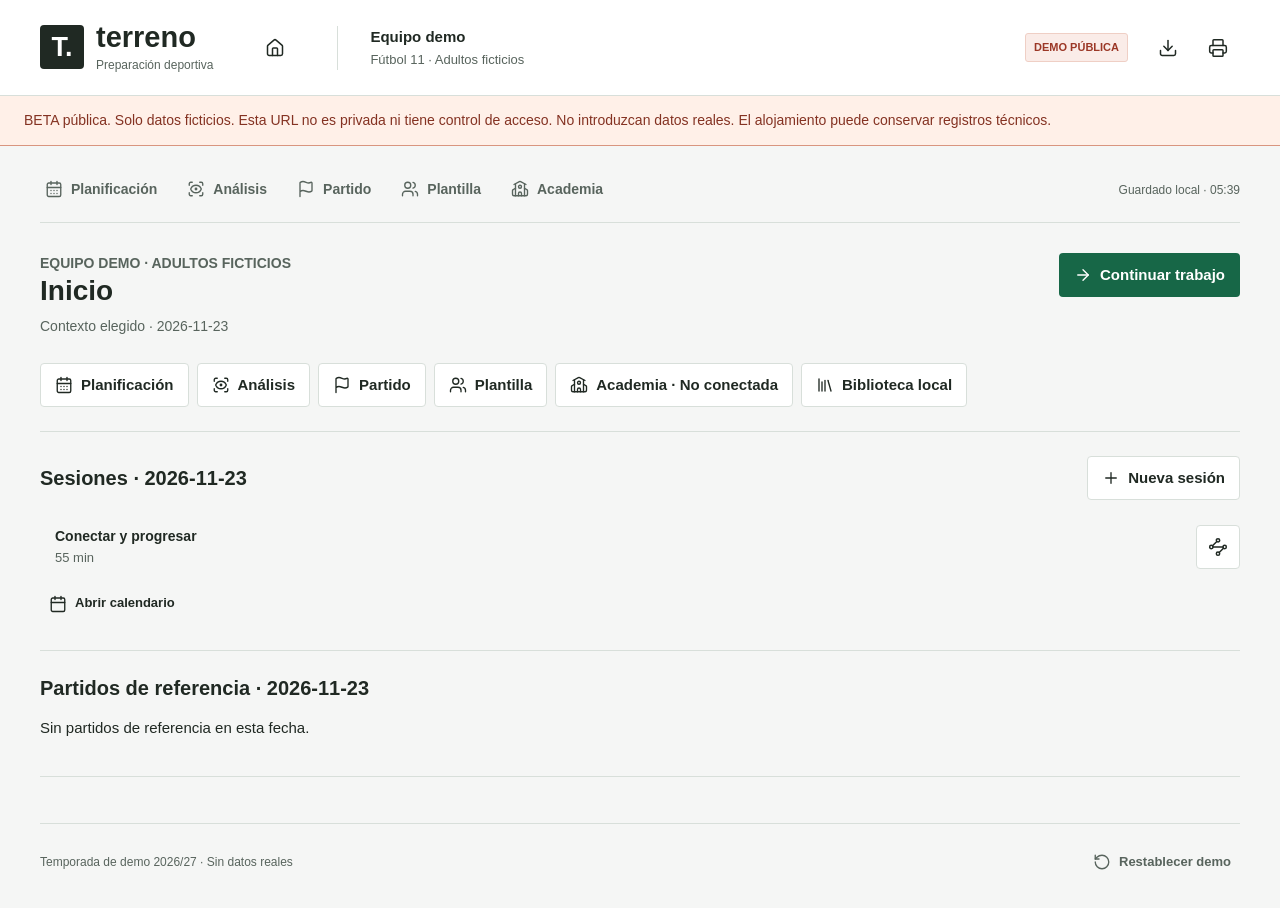
==== commit e728441d: "Publish Terreno beta v0.6 synthetic demo" ====
--- a/demos/futbol/index.html
+++ b/demos/futbol/index.html
@@ -16,17 +16,19 @@
 <body>
   <a class="skip" href="#main">Ir al contenido</a>
   <header class="app-header">
-    <div class="brand"><span class="brand-symbol" aria-hidden="true">T.</span><span>terreno<span class="brand-sub">Preparación deportiva</span></span></div>
+    <div class="brand"><span class="brand-symbol" aria-hidden="true">T.</span><span>terreno<span class="brand-sub">Preparación deportiva</span></span></div><button id="home-access" class="icon-button" data-action="v6-home" title="Inicio" aria-label="Inicio"><i data-lucide="house"></i></button>
     <div class="team-identity"><strong>Equipo demo</strong><span>Fútbol 11 · Adultos ficticios</span></div>
     <div class="header-end"><span class="demo-badge">DEMO PÚBLICA</span><button class="icon-button" data-action="export" title="Exportar JSON" aria-label="Exportar JSON"><i data-lucide="download"></i></button><button class="icon-button" data-action="print" title="Imprimir resumen" aria-label="Imprimir resumen"><i data-lucide="printer"></i></button></div>
   </header>
-  <p class="storage-warning" role="note">Demo pública. Solo datos ficticios. No introduzcas datos reales. URL pública; noindex no restringe el acceso.</p>
+  <p class="storage-warning" role="note">BETA pública. Solo datos ficticios. Esta URL no es privada ni tiene control de acceso. No introduzcan datos reales. El alojamiento puede conservar registros técnicos.</p>
   <div id="storage-warning" class="storage-warning" role="alert" hidden></div>
   <div class="workspace">
     <div class="nav-row"><nav class="tabs" role="tablist" aria-label="Vistas de preparación">
-      <button id="tab-week" role="tab" aria-selected="true" aria-controls="view-panel" data-tab="week"><i data-lucide="calendar-days"></i><span>Semana</span></button>
+      <button id="tab-week" role="tab" aria-selected="true" aria-controls="view-panel" data-tab="week"><i data-lucide="calendar-days"></i><span>Planificación</span></button>
       <button id="tab-analysis" role="tab" aria-selected="false" aria-controls="view-panel" tabindex="-1" data-tab="analysis"><i data-lucide="scan-eye"></i><span>Análisis</span></button>
       <button id="tab-match" role="tab" aria-selected="false" aria-controls="view-panel" tabindex="-1" data-tab="match"><i data-lucide="flag"></i><span>Partido</span></button>
+      <button id="tab-roster" role="tab" aria-selected="false" aria-controls="view-panel" tabindex="-1" data-tab="roster"><i data-lucide="users"></i><span>Plantilla</span></button>
+      <button id="tab-academy" role="tab" aria-selected="false" aria-controls="view-panel" tabindex="-1" data-tab="academy"><i data-lucide="school"></i><span>Academia</span></button>
     </nav><span id="save-status" class="save-status" role="status">Datos de demo</span></div>
     <main id="main" tabindex="-1"><div id="view-panel" role="tabpanel" aria-labelledby="tab-week"></div></main>
     <footer class="app-footer"><span>Temporada de demo 2026/27 · Sin datos reales</span><button class="text-button" data-action="reset"><i data-lucide="rotate-ccw"></i>Restablecer demo</button></footer>
--- a/demos/futbol/styles.css
+++ b/demos/futbol/styles.css
@@ -28,3 +28,10 @@
 @media print{.plan-chart{break-inside:auto}.plan-row{break-inside:avoid}.plan-labels time,.plan-value{font-size:14px;line-height:20px}.plan-bar::-webkit-progress-value{border-bottom-color:#222}.plan-bar::-moz-progress-bar{border-bottom-color:#222}}
 .form-dirty{grid-column:1/-1;margin:0 0 10px;padding:4px 0;color:#8a3d22;font-size:12px;line-height:18px;font-weight:600}.context-return{margin:0 0 16px}.context-return button{max-width:100%;white-space:normal}.save-status{min-width:0;overflow-wrap:anywhere}.v4-list-row>.secondary{margin:8px 0}.v4-list-row>.secondary i,.v4-list-row>.secondary svg{flex:none}
 @media print{.form-dirty,.context-return,[data-action=open-exercise-link]{display:none!important}}
+.roster-layout{display:grid;grid-template-columns:220px minmax(0,1fr);gap:28px}.roster-picker,.roster-content{min-width:0}.roster-picker label{margin-top:0}.roster-desktop-list{margin-top:20px}.roster-desktop-list nav{display:grid;margin-top:12px}.roster-desktop-list .session-choice{overflow-wrap:anywhere}.roster-player-title{font-size:20px;line-height:28px;overflow-wrap:anywhere}.roster-content>.v4-section{margin-top:20px}.metric-list{display:grid;grid-template-columns:minmax(0,1fr) minmax(0,1fr);gap:8px 20px;margin:20px 0;font-size:14px}.metric-list dt,.metric-list dd{margin:0;overflow-wrap:anywhere}.metric-list dd{font-weight:600}.roster-filters{margin-top:20px}.fixture-manager summary,.roster-content details>summary{min-height:44px;cursor:pointer;padding:10px 0}.roster-content .plan-row button{margin-top:8px}.roster-content table button{font-size:12px;margin:2px;white-space:normal}.roster-content form{min-width:0}.roster-content fieldset{min-width:0}.plan-labels>span{font-size:14px;line-height:20px;overflow-wrap:anywhere}
+@media(max-width:760px){.tabs{display:grid;grid-template-columns:repeat(5,minmax(0,1fr));width:100%;gap:0}.tabs button{min-width:0;min-height:56px;padding:8px 2px;display:flex;flex-direction:column;gap:4px;font-size:12px;line-height:16px}.tabs button svg{width:20px;height:20px}.roster-layout{grid-template-columns:minmax(0,1fr);gap:16px}.roster-desktop-list{display:none}.metric-list{grid-template-columns:minmax(0,1fr);gap:4px}.metric-list dd{margin-bottom:10px}.roster-content .person-grid{grid-template-columns:1fr}.roster-content .v4-columns{grid-template-columns:1fr}.roster-content .plan-row button{max-width:100%;white-space:normal}}
+@media print{.roster-picker,.roster-filters{display:none!important}}
+.observed-chart .plan-bar::-webkit-progress-value{background:#4b8098}.observed-chart .plan-bar::-moz-progress-bar{background:#4b8098}.roster-content p{overflow-wrap:anywhere}
+.home-shortcuts{display:flex;flex-wrap:wrap;gap:8px;padding-bottom:24px;border-bottom:1px solid var(--line)}.home-agenda{padding:24px 0;border-bottom:1px solid var(--line)}.home-row{display:flex;align-items:center;gap:12px}.home-row .session-choice{margin:0}.home-work .view-heading{align-items:flex-start}.library-catalog{border-bottom:1px solid var(--line);padding-bottom:24px;margin-bottom:24px}.library-filters{display:grid;grid-template-columns:minmax(0,1fr) minmax(180px,300px) 44px;align-items:end;gap:12px}.library-choices{display:grid;grid-template-columns:repeat(2,minmax(0,1fr));gap:4px 20px;max-height:320px;overflow-y:auto}.library-choices .session-choice{min-width:0;margin:0}.library-copy{display:flex;flex-wrap:wrap;align-items:center;gap:12px;margin-top:20px}.library-copy label{margin:0}.library-copy select{width:auto;max-width:100%;flex:1 1 240px}.library-copy p{width:100%;margin:0}.objective-tags{border:0;border-top:1px solid var(--line);margin:20px 0;padding:12px 0;display:grid;grid-template-columns:repeat(3,minmax(0,1fr));gap:8px 16px}.objective-tags legend{font-size:14px;font-weight:600}.objective-tags label{display:flex;align-items:center;gap:8px;min-height:44px;margin:0;font-size:13px;overflow-wrap:anywhere}.objective-tags input{width:18px;min-height:18px;height:18px;flex:none}.preview-state{display:flex;align-items:center;gap:12px;margin-bottom:16px}.preview-state p{margin:0;font-size:14px}.frame-tools button,.home-shortcuts button{white-space:normal}.library-choices small{overflow-wrap:anywhere}.app-header #home-access{flex:none}
+@media(max-width:760px){.app-header{gap:12px}.tabs button{font-size:11px}.library-filters{grid-template-columns:minmax(0,1fr) 44px}.library-filters>div:first-child{grid-column:1/-1}.library-choices{grid-template-columns:minmax(0,1fr)}.objective-tags{grid-template-columns:repeat(2,minmax(0,1fr))}.home-work .view-heading{flex-direction:column}.library-catalog .section-heading{align-items:flex-start;flex-wrap:wrap}.home-shortcuts button{flex:1 1 140px}.library-copy button{width:100%}.preview-state{align-items:flex-start}}
+@media print{.library-catalog,.objective-tags,.preview-state,.home-shortcuts{display:none!important}}
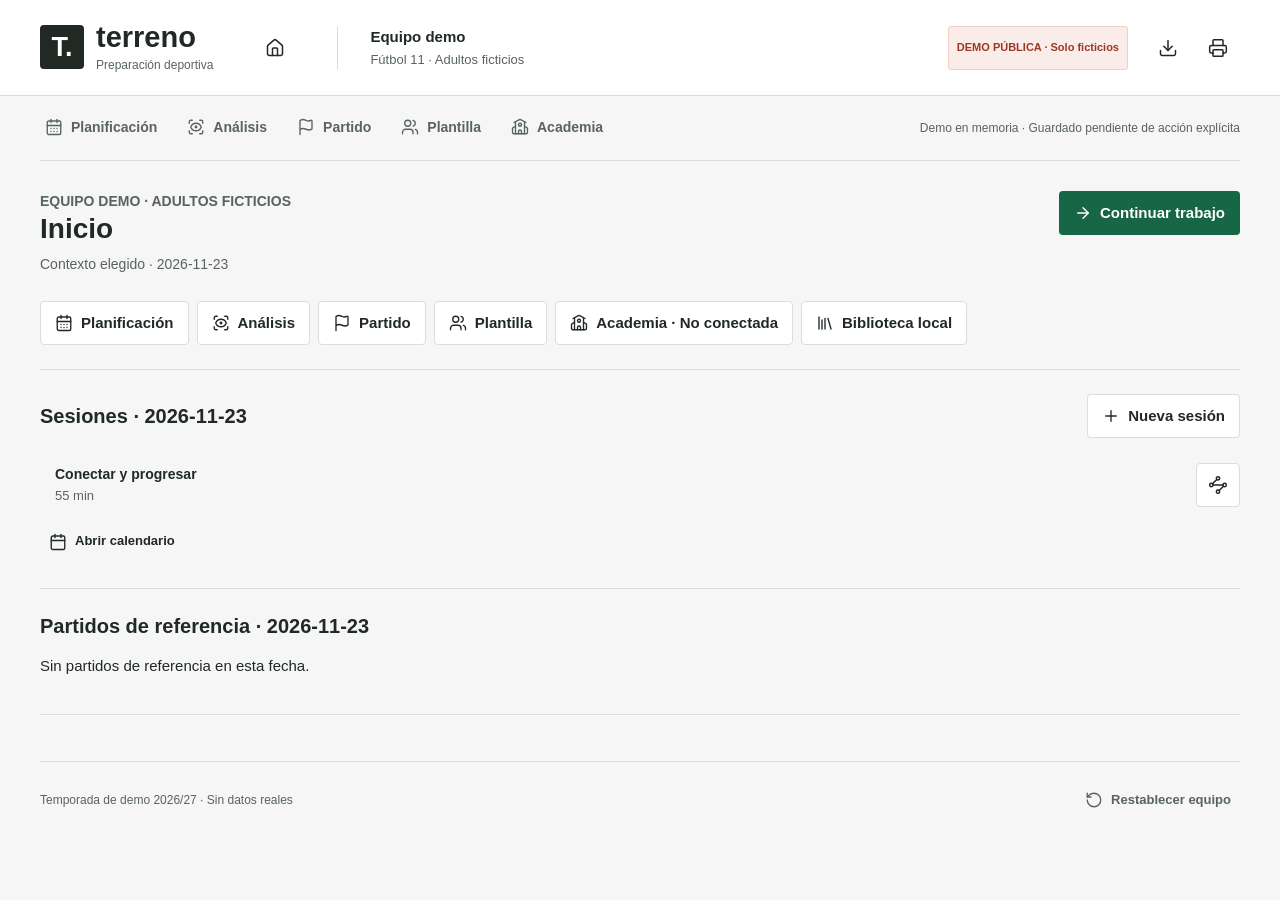
==== commit 9ce3aa16: "Publish Terreno v7 verified R3 public beta" ====
--- a/demos/futbol/index.html
+++ b/demos/futbol/index.html
@@ -5,11 +5,14 @@
   <meta name="viewport" content="width=device-width, initial-scale=1">
   <meta name="robots" content="noindex,nofollow">
   <meta name="color-scheme" content="light">
-  <meta http-equiv="Content-Security-Policy" content="default-src 'self'; script-src 'self'; style-src 'self'; img-src 'self' data:; connect-src 'none'; object-src 'none'; base-uri 'none'; form-action 'none'">
+  <meta http-equiv="Content-Security-Policy" content="default-src 'self'; script-src 'self'; style-src 'self'; img-src 'self' data: blob:; media-src 'self' blob:; connect-src 'none'; object-src 'none'; base-uri 'none'; form-action 'none'">
   <meta name="description" content="Terreno, prototipo local de preparación deportiva con datos ficticios.">
   <title>Terreno · Equipo demo</title>
   <link rel="icon" href="data:,">
   <link rel="stylesheet" href="./styles.css">
+  <link rel="stylesheet" href="./planning-v7.css">
+  <link rel="stylesheet" href="./analysis-v7.css">
+  <link rel="stylesheet" href="./academy-v7.css">
   <script src="./vendor/lucide.min.js" defer></script>
   <script type="module" src="./app.mjs"></script>
 </head>
@@ -18,9 +21,9 @@
   <header class="app-header">
     <div class="brand"><span class="brand-symbol" aria-hidden="true">T.</span><span>terreno<span class="brand-sub">Preparación deportiva</span></span></div><button id="home-access" class="icon-button" data-action="v6-home" title="Inicio" aria-label="Inicio"><i data-lucide="house"></i></button>
     <div class="team-identity"><strong>Equipo demo</strong><span>Fútbol 11 · Adultos ficticios</span></div>
-    <div class="header-end"><span class="demo-badge">DEMO PÚBLICA</span><button class="icon-button" data-action="export" title="Exportar JSON" aria-label="Exportar JSON"><i data-lucide="download"></i></button><button class="icon-button" data-action="print" title="Imprimir resumen" aria-label="Imprimir resumen"><i data-lucide="printer"></i></button></div>
+    <div class="header-end"><button type="button" class="demo-badge" popovertarget="public-demo-notice" aria-controls="public-demo-notice" title="Aviso de la demo pública">DEMO PÚBLICA · Solo ficticios</button><button class="icon-button" data-action="export" title="Exportar JSON del equipo" aria-label="Exportar JSON del equipo"><i data-lucide="download"></i></button><button class="icon-button" data-action="print" title="Imprimir resumen" aria-label="Imprimir resumen"><i data-lucide="printer"></i></button></div>
   </header>
-  <p class="storage-warning" role="note">BETA pública. Solo datos ficticios. Esta URL no es privada ni tiene control de acceso. No introduzcan datos reales. El alojamiento puede conservar registros técnicos.</p>
+  <div id="public-demo-notice" popover class="storage-warning" role="dialog" aria-labelledby="public-demo-notice-title"><div class="dialog-heading"><h2 id="public-demo-notice-title">Aviso de la demo pública</h2><button type="button" class="icon-button" popovertarget="public-demo-notice" popovertargetaction="hide" aria-label="Cerrar aviso público" title="Cerrar aviso público"><i data-lucide="x"></i></button></div><p role="note">BETA pública. Solo datos ficticios. Esta URL no es privada ni tiene control de acceso. No introduzcan datos reales. El alojamiento puede conservar registros técnicos.</p></div>
   <div id="storage-warning" class="storage-warning" role="alert" hidden></div>
   <div class="workspace">
     <div class="nav-row"><nav class="tabs" role="tablist" aria-label="Vistas de preparación">
@@ -31,7 +34,7 @@
       <button id="tab-academy" role="tab" aria-selected="false" aria-controls="view-panel" tabindex="-1" data-tab="academy"><i data-lucide="school"></i><span>Academia</span></button>
     </nav><span id="save-status" class="save-status" role="status">Datos de demo</span></div>
     <main id="main" tabindex="-1"><div id="view-panel" role="tabpanel" aria-labelledby="tab-week"></div></main>
-    <footer class="app-footer"><span>Temporada de demo 2026/27 · Sin datos reales</span><button class="text-button" data-action="reset"><i data-lucide="rotate-ccw"></i>Restablecer demo</button></footer>
+    <footer class="app-footer"><span>Temporada de demo 2026/27 · Sin datos reales</span><button class="text-button" data-action="reset"><i data-lucide="rotate-ccw"></i>Restablecer equipo</button></footer>
   </div>
   <div id="notice" class="notice" role="status" aria-live="polite" hidden></div>
   <dialog id="session-dialog" aria-labelledby="session-dialog-title">
--- a/demos/futbol/planning-v7.css
+++ b/demos/futbol/planning-v7.css
@@ -0,0 +1,7 @@
+.v7-board-tools,.v7-manual,.v7-load-fields,.v7-load-values,.v7-swatches{display:flex;flex-wrap:wrap;gap:12px;align-items:center}.v7-board-tools{margin:12px 0}.v7-palette{flex:1;min-width:200px}.v7-palette summary{cursor:pointer;padding:12px}.v7-swatches label{display:grid;gap:4px;min-width:95px;font-size:13px}.v7-swatches input[type=color]{width:48px;height:44px;padding:3px}.v7-pitch{overflow:hidden;width:100%;height:auto;display:block}.v7-pitch[data-field=half]{max-height:580px;aspect-ratio:450/580}.v7-phases select,.v7-phases input{max-width:100%;min-width:0}.v7-phases form{display:flex;flex-wrap:wrap;gap:8px;align-items:center}.v7-phases form input{flex:1;min-width:100px}.v7-manual,.v7-load,.v7-comparison,.v7-season-calendar{padding:16px 0;border-top:1px solid var(--line,#d6dfd9);margin:16px 0}.v7-manual>div{flex:1;min-width:190px}.v7-load-fields label{display:grid;gap:6px;flex:1;min-width:150px}.v7-load-values{margin:16px 0}.v7-load-values>div{flex:1;min-width:130px}.v7-load-values dt{font-size:13px;color:#526257}.v7-load-values dd{margin:4px 0;font-weight:600}.v7-category{display:block;font-size:12px;line-height:1.4;border-left:4px solid #87958c;padding-left:5px;white-space:normal}.v7-category[data-category=low]{border-color:#48a875}.v7-category[data-category=medium]{border-color:#daa22e}.v7-category[data-category=high]{border-color:#d45c69}.v7-category[data-category=rest]{border-color:#4d91ba}.v7-month-grid{display:grid;grid-template-columns:repeat(4,minmax(0,1fr));gap:8px}.v7-month{display:grid;gap:8px;text-align:left;min-height:75px;padding:12px;border:1px solid #cdd9d1;background:#fff;border-radius:4px}.v7-month span{font-size:13px}.v7-manual label{display:block}.frame-commands{flex-wrap:wrap}.v7-load input{width:100%}.v7-phases .icon-button{min-width:44px;min-height:44px}@media(max-width:650px){.v7-month-grid{grid-template-columns:repeat(2,minmax(0,1fr))}.v7-board-tools{align-items:stretch}.v7-palette{width:100%}.v7-load-fields label{min-width:125px}.v7-phases .frame-commands{gap:6px}.v7-manual>div{min-width:100%}}@media print{.v7-board-tools,.v7-phases,.v7-manual{display:none}.v7-load-fields{display:none}.v7-pitch{max-height:450px}}
+.v7-pitch{overflow:hidden}body[data-view=board] .v7-pitch{height:auto;width:100%;max-height:none;aspect-ratio:900/580}body[data-view=board] .v7-pitch[data-field=half]{aspect-ratio:450/580;max-height:580px}
+.week-strip .day-load{white-space:normal;overflow-wrap:anywhere}
+.v7-tactical-workspace{display:grid;grid-template-columns:minmax(0,1fr) 280px;gap:24px;align-items:start}.v7-field-stage,.v7-toolbox{min-width:0}.v7-quickbar{display:flex;flex-wrap:wrap;gap:6px;align-items:center;margin-bottom:8px}.v7-quickbar .segmented button{font-size:13px;padding:8px 10px}.v7-quickbar>select{width:138px;flex:0 1 138px}.v7-transport{display:flex;gap:4px}.v7-transport .icon-button{min-height:44px;min-width:44px}.v7-toolbox>details>summary,.v7-board-note>summary{cursor:pointer;min-height:44px;padding:10px 0;font-size:14px;font-weight:600;border-block:1px solid #d2ddd5}.v7-toolbox .frame-tools{margin:8px 0;padding:0;border:0}.v7-toolbox .board-inspector{border:0;padding:12px 0;background:transparent}.v7-board-note{margin-top:8px}.v7-outside{font-size:12px;margin:8px 0}.v7-field-stage>.v7-pitch{height:auto;width:100%;max-height:580px}.v7-toolbox .v7-palette{min-width:0}body[data-view=board] .v7-field-stage>.v7-pitch{max-height:calc(100dvh - 300px);min-height:160px}body[data-view=board] .view-heading{margin-bottom:12px}body[data-view=board] .view-heading h1{font-size:24px}
+@media(max-width:760px){.v7-tactical-workspace{grid-template-columns:minmax(0,1fr);gap:12px}.v7-field-stage>.v7-pitch{max-height:500px}body[data-view=board] main{padding-top:12px}body[data-view=board] .view-heading{gap:8px;align-items:start}body[data-view=board] .view-heading h1{font-size:22px}body[data-view=board] .view-heading p{font-size:12px}body[data-view=board] .v7-field-stage>.v7-pitch{max-height:calc(100dvh - 430px);min-height:160px}.v7-quickbar>select{width:120px;flex-basis:120px}.v7-toolbox .v7-palette{min-width:0}}
+@media(min-width:761px) and (max-height:500px){body[data-view=board] .app-header{height:52px;padding:0 16px;gap:16px}body[data-view=board] .brand{font-size:22px}body[data-view=board] .brand-symbol{width:32px;height:32px;font-size:22px}body[data-view=board] .tabs button{min-height:44px}body[data-view=board] .workspace{padding:0 16px}body[data-view=board] main{padding-top:6px}body[data-view=board] .view-heading{margin-bottom:6px}body[data-view=board] .view-heading h1{font-size:19px}body[data-view=board] .view-heading p{font-size:12px}body[data-view=board] .v7-tactical-workspace{grid-template-columns:minmax(0,1fr) 230px;gap:16px}body[data-view=board] .v7-field-stage>.v7-pitch{max-height:calc(100dvh - 220px);min-height:150px}body[data-view=board] .v7-quickbar>select{width:118px;flex-basis:118px}}
+@media(min-width:761px) and (max-height:500px){body[data-view=board] .v7-field-stage>.v7-pitch{max-height:calc(100dvh - 234px)}}
--- a/demos/futbol/analysis-v7.css
+++ b/demos/futbol/analysis-v7.css
@@ -0,0 +1 @@
+.v7-analysis{border-top:1px solid #d2ddd5;margin-top:24px;padding-top:20px}.v7-analysis-grid{display:grid;grid-template-columns:minmax(0,1fr) minmax(0,1fr);gap:24px}.v7-analysis-grid>*,.v7-analysis-grid fieldset{min-width:0}.v7-rival-lineup{display:grid;grid-template-columns:minmax(0,1fr) minmax(0,1fr);gap:8px}.v7-rival-lineup label{font-size:13px}.v7-rival-lineup select{width:100%}.v7-own-links{display:grid;grid-template-columns:minmax(0,1fr) minmax(0,1fr);gap:4px}.v7-own-links button{text-align:left;overflow-wrap:anywhere;min-height:44px}.v7-blocks{display:flex;flex-wrap:wrap;gap:12px;margin:16px 0}.v7-blocks label{display:flex;align-items:center;gap:8px;min-height:44px}.v7-blocks input{width:20px;height:20px}.v7-report-actions,.v7-presentation-nav{display:flex;flex-wrap:wrap;gap:8px;align-items:center;margin:16px 0}.v7-presentation-nav strong{flex:1;min-width:100px;font-size:14px}.v7-slide{max-width:1100px;margin:0 auto;padding:24px 0;overflow-wrap:anywhere}.v7-slide h2{font-size:26px}.v7-slide p,.v7-slide li{line-height:1.6}.v7-slide ol{columns:2}.v7-prose{white-space:pre-wrap}.v7-analysis textarea{width:100%}.v7-analysis fieldset{border:1px solid #d2ddd5;padding:12px;margin:12px 0}.v7-analysis legend{font-size:14px;font-weight:600}@media(max-width:650px){.v7-analysis-grid{grid-template-columns:minmax(0,1fr);gap:12px}.v7-slide h2{font-size:22px}.v7-slide ol{columns:1}.v7-own-links{grid-template-columns:minmax(0,1fr)}.v7-rival-lineup{grid-template-columns:minmax(0,1fr)}}@media print{.v7-presentation-nav{display:none}.v7-slide{break-after:page;max-width:none}.v7-slide:last-child{break-after:auto}.v7-slide p,.v7-slide li{break-inside:avoid;overflow:visible}}
--- a/demos/futbol/academy-v7.css
+++ b/demos/futbol/academy-v7.css
@@ -0,0 +1,56 @@
+.academy-v7{--ac-ink:#202923;--ac-muted:#58645d;--ac-line:#d8dfda;--ac-green:#176747;--ac-warn:#814523;--ac-error:#a33032;color:var(--ac-ink);font-family:"Segoe UI",Arial,sans-serif;font-size:15px;line-height:1.5;min-width:0;max-width:100%;padding:0 2px 24px;letter-spacing:0}
+.academy-v7 *{box-sizing:border-box;letter-spacing:0;min-width:0}
+.academy-v7 .academy-v7-header{display:flex;align-items:flex-start;justify-content:space-between;gap:16px;border-bottom:1px solid var(--ac-line);padding-bottom:12px}
+.academy-v7 h1{font-size:26px;line-height:1.2;margin:0 0 8px;font-weight:650}
+.academy-v7 h2{font-size:18px;line-height:1.3;margin:0;font-weight:650}
+.academy-v7 p{margin:8px 0;overflow-wrap:anywhere}
+.academy-v7 .academy-v7-eyebrow{font-size:13px;color:var(--ac-muted);margin:0 0 6px}
+.academy-v7 .academy-v7-demo{font-size:12px;color:var(--ac-green);margin-left:10px;display:inline-block}
+.academy-v7 .academy-v7-boundary{font-size:13px;color:var(--ac-muted);border-left:3px solid var(--ac-green);padding-left:10px}
+.academy-v7 .academy-v7-status{font-size:13px;color:var(--ac-muted);min-height:20px}
+.academy-v7 .academy-v7-warning{color:var(--ac-warn);font-weight:600}
+.academy-v7 .academy-v7-error{color:var(--ac-error);font-weight:600}
+.academy-v7 .academy-v7-tools{display:flex;flex-wrap:wrap;gap:8px;align-items:center}
+.academy-v7 button{display:inline-flex;align-items:center;justify-content:center;gap:7px;min-height:44px;max-width:100%;padding:8px 12px;background:#fff;color:var(--ac-green);border:1px solid var(--ac-line);border-radius:5px;font:inherit;font-weight:600;cursor:pointer;white-space:normal;overflow-wrap:anywhere;box-shadow:none}
+.academy-v7 button:hover{background:#eaf2ed;border-color:#9db6a7}
+.academy-v7 button:disabled{cursor:not-allowed;opacity:.55}
+.academy-v7 button svg{width:18px;height:18px;flex:0 0 18px}
+.academy-v7 .academy-v7-tool{width:44px;height:44px;flex:0 0 44px;padding:10px}
+.academy-v7 :is(button,input,select,textarea,summary,[tabindex]):focus-visible{outline:3px solid #176f9e;outline-offset:2px}
+.academy-v7 .academy-v7-tabs{display:flex;flex-wrap:wrap;gap:2px;border-bottom:1px solid var(--ac-line);margin:16px 0}
+.academy-v7 .academy-v7-tabs button{border:0;border-bottom:3px solid transparent;border-radius:0;background:transparent;color:var(--ac-muted)}
+.academy-v7 .academy-v7-tabs button[aria-selected=true]{border-bottom-color:var(--ac-green);color:var(--ac-green)}
+.academy-v7 .academy-v7-subtabs{display:flex;flex-wrap:wrap;gap:6px;margin-bottom:16px}
+.academy-v7 .academy-v7-subtabs button[aria-pressed=true]{background:var(--ac-green);color:white}
+.academy-v7 .academy-v7-section-heading{display:flex;justify-content:space-between;align-items:center;gap:12px;margin:22px 0 12px}
+.academy-v7 .academy-v7-table{width:100%;max-width:100%;overflow:auto;border-block:1px solid var(--ac-line);margin:10px 0 20px;scrollbar-gutter:stable}
+.academy-v7 table{border-collapse:collapse;width:100%;table-layout:fixed;font-size:14px;background:white}
+.academy-v7 th,.academy-v7 td{padding:10px 12px;border-bottom:1px solid var(--ac-line);vertical-align:top;text-align:left;overflow-wrap:anywhere;white-space:normal}
+.academy-v7 th{font-size:13px;font-weight:600;color:var(--ac-muted);background:#f3f5f4}
+.academy-v7 td:last-child{width:auto}
+.academy-v7 td button{margin:0 4px 5px 0;font-size:13px}
+.academy-v7 .academy-v7-message{white-space:pre-wrap;display:block;max-height:180px;overflow:auto}
+.academy-v7 .academy-v7-empty{padding:24px 0;color:var(--ac-muted);border-bottom:1px solid var(--ac-line)}
+.academy-v7 .academy-v7-editor-section{border-bottom:2px solid var(--ac-line);padding-bottom:18px;margin-bottom:20px}
+.academy-v7 .academy-v7-form{display:grid;grid-template-columns:repeat(2,minmax(0,1fr));gap:14px;max-width:900px}
+.academy-v7 label{display:flex;flex-direction:column;gap:5px;font-size:13px;font-weight:600;color:var(--ac-ink)}
+.academy-v7 :is(input,select,textarea){width:100%;max-width:100%;min-height:44px;padding:9px 10px;border:1px solid #aab8b0;border-radius:4px;background:white;font:inherit;color:var(--ac-ink);letter-spacing:0}
+.academy-v7 textarea{resize:vertical}
+.academy-v7 .academy-v7-wide{grid-column:1/-1}
+.academy-v7 .academy-v7-checkbox{flex-direction:row;align-items:center}
+.academy-v7 input[type=checkbox]{width:20px;min-height:20px;height:20px;flex:0 0 20px;accent-color:var(--ac-green)}
+.academy-v7 .academy-v7-search{max-width:330px}
+.academy-v7 .academy-v7-month{max-width:240px}
+.academy-v7 .academy-v7-inline{display:flex;flex-wrap:wrap;align-items:flex-end;gap:12px}
+.academy-v7 .academy-v7-inline label{flex:1 1 200px;max-width:330px}
+.academy-v7 .academy-v7-inline button{flex:0 1 auto}
+.academy-v7 .academy-v7-ledger-summary{display:flex;flex-wrap:wrap;gap:18px 36px;border-block:1px solid var(--ac-line);padding:14px 0;margin:12px 0}
+.academy-v7 dt{font-size:13px;color:var(--ac-muted)}
+.academy-v7 dd{font-size:20px;font-weight:600;margin:4px 0 0}
+.academy-v7 .academy-v7-muted{font-size:13px;color:var(--ac-muted)}
+.academy-v7 .academy-v7-cart-total{display:flex;flex-wrap:wrap;gap:12px;align-items:center;justify-content:flex-end}
+.academy-v7 summary{cursor:pointer;min-height:44px;padding:10px 0;color:var(--ac-green)}
+.academy-v7 details p{font-size:12px;color:var(--ac-muted)}
+@media(max-width:700px){.academy-v7 .academy-v7-header{flex-direction:column;gap:8px}.academy-v7 .academy-v7-form{grid-template-columns:minmax(0,1fr)}.academy-v7 .academy-v7-section-heading{align-items:flex-start;flex-wrap:wrap}.academy-v7 table{min-width:620px}.academy-v7 .academy-v7-tabs button{flex:1 1 130px;justify-content:flex-start;font-size:14px}.academy-v7 .academy-v7-cart-total{justify-content:flex-start}.academy-v7 .academy-v7-ledger-summary{gap:12px 24px}.academy-v7 .academy-v7-header h1{font-size:24px}}
+@media(prefers-reduced-motion:reduce){.academy-v7 *{scroll-behavior:auto;transition:none;animation:none}}
+@media print{.academy-v7 .academy-v7-tools,.academy-v7 button,.academy-v7 .academy-v7-tabs,.academy-v7 .academy-v7-subtabs,.academy-v7 .academy-v7-editor-section{display:none!important}.academy-v7 .academy-v7-table{overflow:visible}.academy-v7 table{min-width:0;font-size:11px}.academy-v7 th,.academy-v7 td{padding:5px}.academy-v7 tr{break-inside:avoid}.academy-v7 .academy-v7-message{max-height:none;overflow:visible}}
